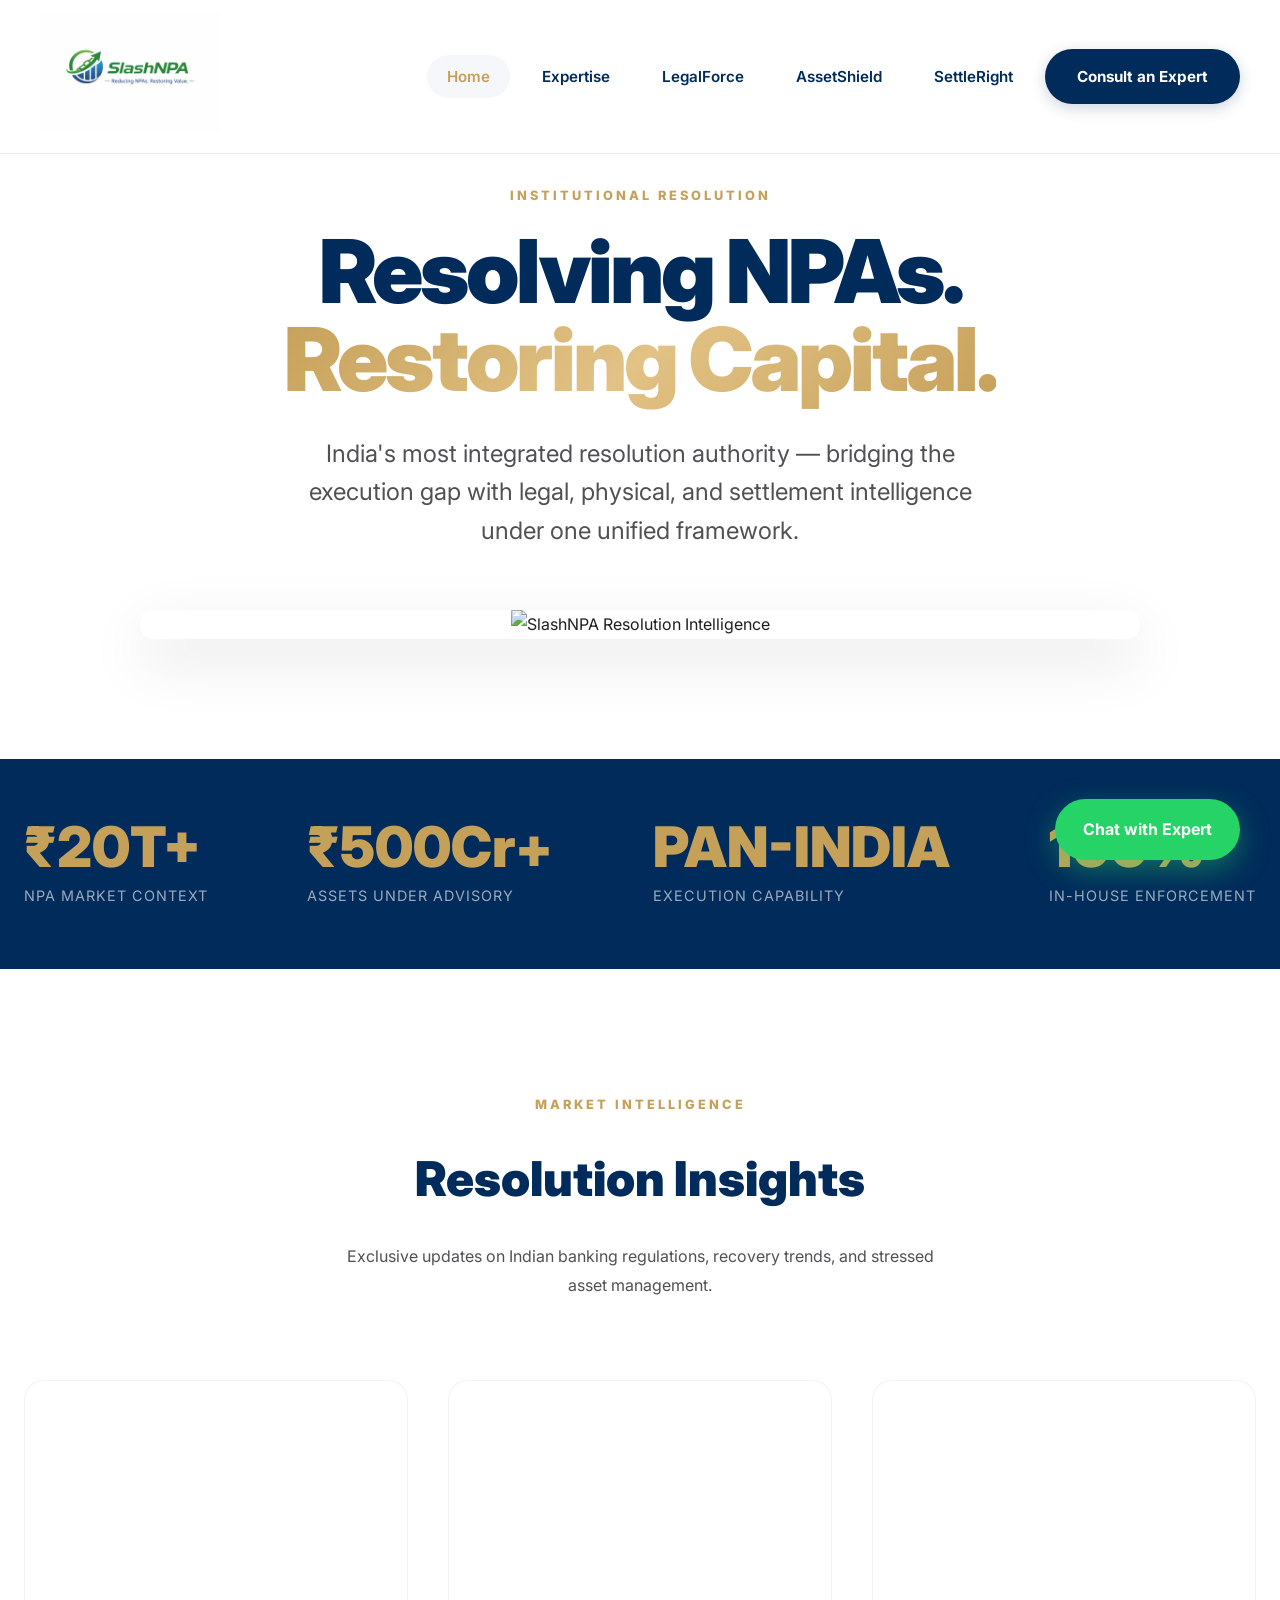
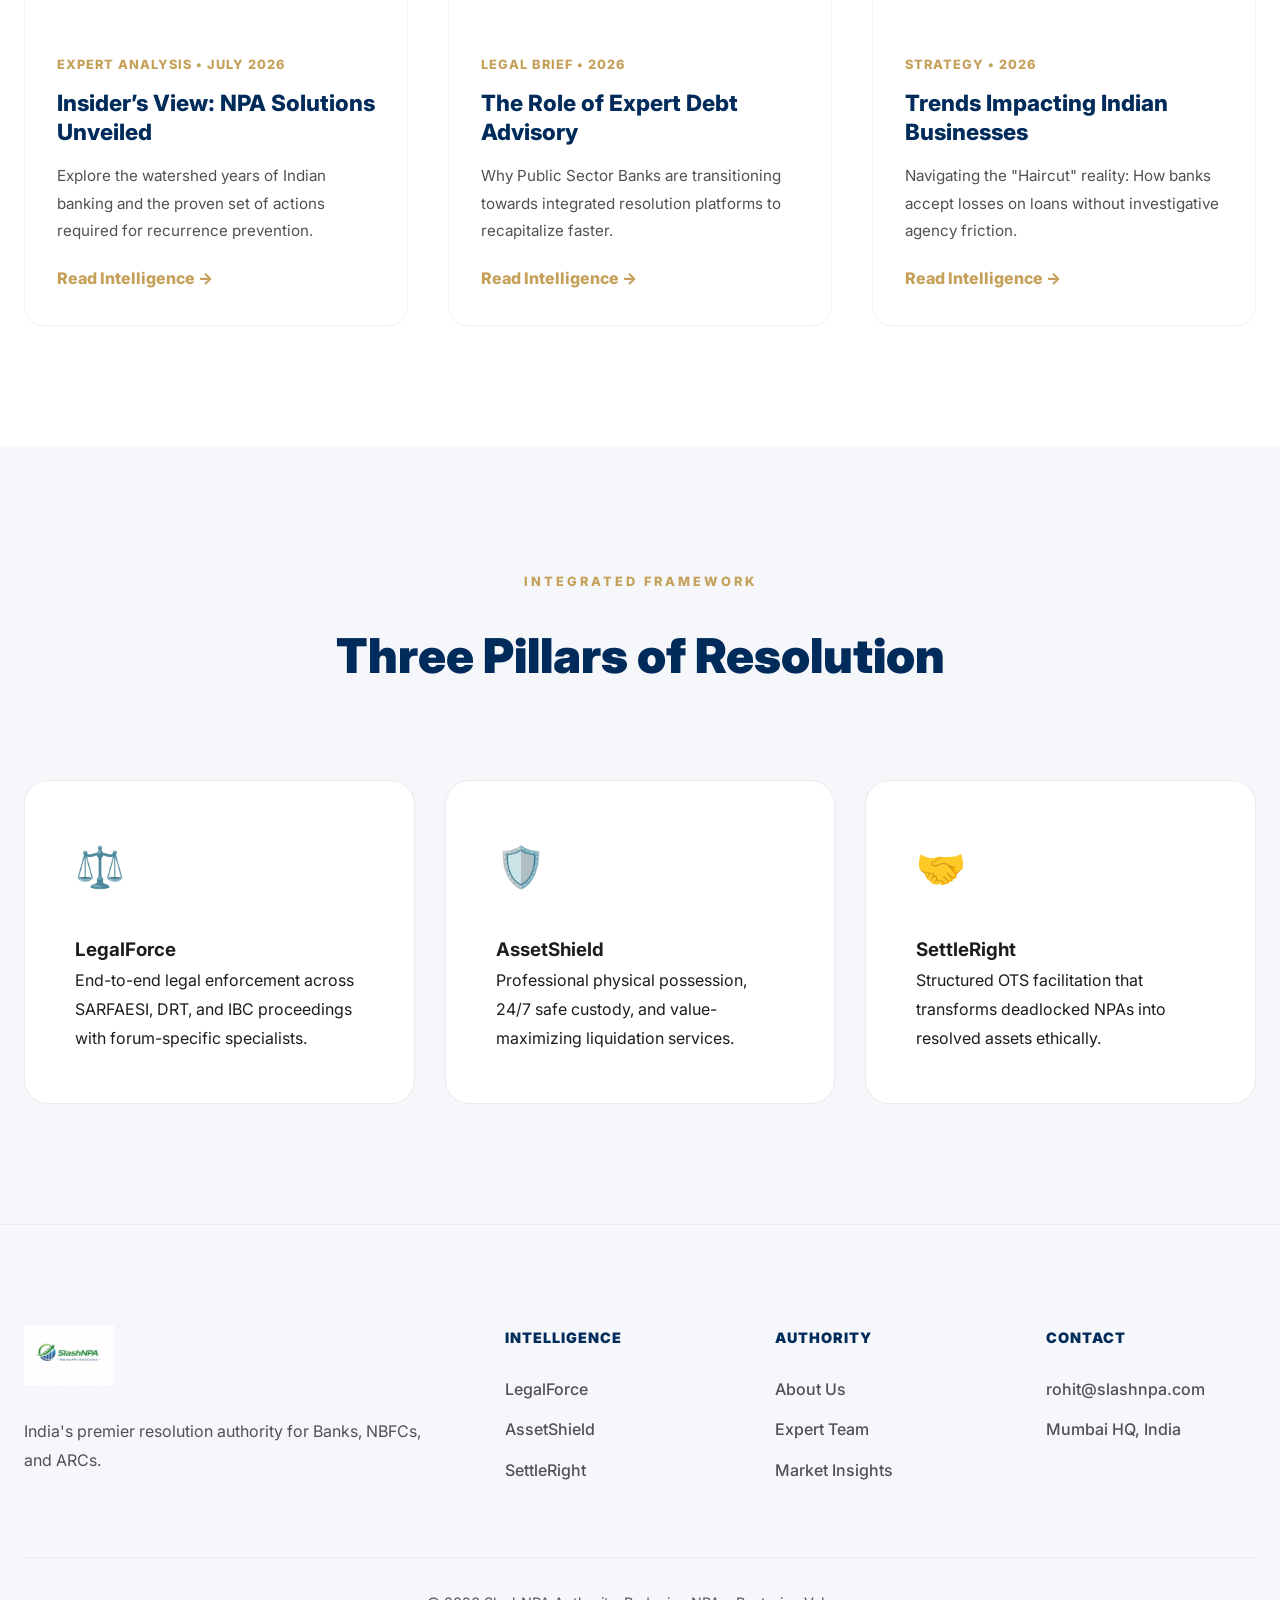
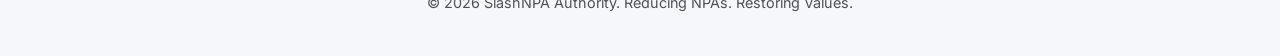
==== index.html @ db73cbf6 "feat: revamp website to 'Resolution Authority' branding with expert insights" ====
<!DOCTYPE html>
<html lang="en">
<head>
    <meta charset="UTF-8">
    <meta name="viewport" content="width=device-width, initial-scale=1.0">
    <title>SlashNPA | The Resolution Authority</title>
    <link rel="stylesheet" href="style.css">
    <link rel="icon" href="logo.png" type="image/png">
</head>
<body>
    <!-- HEADER -->
    <header class="header">
        <div class="header-inner">
            <a href="index.html" class="header-logo">
                <img src="logo.png" alt="SlashNPA Logo">
            </a>
            <nav class="nav-menu">
                <a href="index.html" class="active">Home</a>
                <a href="about.html">Expertise</a>
                <a href="legalforce.html">LegalForce</a>
                <a href="assetshield.html">AssetShield</a>
                <a href="settleright.html">SettleRight</a>
                <a href="contact.html" class="nav-cta">Consult an Expert</a>
            </nav>
        </div>
    </header>

    <!-- HERO -->
    <section class="hero">
        <div class="container">
            <div class="hero-content">
                <span class="section-label">Institutional Resolution</span>
                <h1>Resolving NPAs.<br><span>Restoring Capital.</span></h1>
                <p>India's most integrated resolution authority — bridging the execution gap with legal, physical, and settlement intelligence under one unified framework.</p>
                <div class="hero-visual">
                    <img src="https://static.prod-images.emergentagent.com/jobs/a4baba2c-376d-4b8c-9a96-2b525d18a2c8/images/90c0b8211ba0cd89457d24ff5696d0d34531c9cc92fb50a2dd14867b6c70e06d.jpeg" alt="SlashNPA Resolution Intelligence">
                </div>
            </div>
        </div>
    </section>

    <!-- AUTHORITY STATS -->
    <section class="authority-bar">
        <div class="container">
            <div class="stats-container">
                <div class="stat-block">
                    <div class="value">₹20T+</div>
                    <div class="label">NPA Market Context</div>
                </div>
                <div class="stat-block">
                    <div class="value">₹500Cr+</div>
                    <div class="label">Assets Under Advisory</div>
                </div>
                <div class="stat-block">
                    <div class="value">PAN-INDIA</div>
                    <div class="label">Execution Capability</div>
                </div>
                <div class="stat-block">
                    <div class="value">100%</div>
                    <div class="label">In-House Enforcement</div>
                </div>
            </div>
        </div>
    </section>

    <!-- THE INSIDER'S VIEW (REF INSPIRED) -->
    <section class="section">
        <div class="container">
            <div class="text-center" style="margin-bottom: 80px;">
                <span class="section-label">Market Intelligence</span>
                <h2 style="font-size: 3rem; font-weight: 900; color: var(--navy);">Resolution Insights</h2>
                <p style="color: var(--text-muted); max-width: 600px; margin: 20px auto;">Exclusive updates on Indian banking regulations, recovery trends, and stressed asset management.</p>
            </div>

            <div class="insights-grid">
                <div class="insight-card">
                    <div class="insight-thumb" style="background-image: url('https://npaconsultant.in/wp-content/uploads/2025/11/f2e54dbd9b3cb327827314b281e16fed-1024x536.jpg');"></div>
                    <div class="insight-body">
                        <div class="insight-meta">Expert Analysis • July 2026</div>
                        <h3>Insider’s View: NPA Solutions Unveiled</h3>
                        <p>Explore the watershed years of Indian banking and the proven set of actions required for recurrence prevention.</p>
                        <a href="contact.html" style="color: var(--gold); font-weight: 800; display: inline-block; margin-top: 20px;">Read Intelligence →</a>
                    </div>
                </div>
                <div class="insight-card">
                    <div class="insight-thumb" style="background-image: url('https://npaconsultant.in/wp-content/uploads/2025/11/10851f549790e7ca0efd3f5c13df5317-2-768x461.jpg');"></div>
                    <div class="insight-body">
                        <div class="insight-meta">Legal Brief • 2026</div>
                        <h3>The Role of Expert Debt Advisory</h3>
                        <p>Why Public Sector Banks are transitioning towards integrated resolution platforms to recapitalize faster.</p>
                        <a href="contact.html" style="color: var(--gold); font-weight: 800; display: inline-block; margin-top: 20px;">Read Intelligence →</a>
                    </div>
                </div>
                <div class="insight-card">
                    <div class="insight-thumb" style="background-image: url('https://npaconsultant.in/wp-content/uploads/2025/11/38d707f34fdb7588f716e1838347f321-1-768x461.jpg');"></div>
                    <div class="insight-body">
                        <div class="insight-meta">Strategy • 2026</div>
                        <h3>Trends Impacting Indian Businesses</h3>
                        <p>Navigating the "Haircut" reality: How banks accept losses on loans without investigative agency friction.</p>
                        <a href="contact.html" style="color: var(--gold); font-weight: 800; display: inline-block; margin-top: 20px;">Read Intelligence →</a>
                    </div>
                </div>
            </div>
        </div>
    </section>

    <!-- CORE VERTICALS (INTACT PRODUCT PAGES) -->
    <section class="section section-alt">
        <div class="container">
            <div class="text-center" style="margin-bottom: 80px;">
                <span class="section-label">Integrated Framework</span>
                <h2 style="font-size: 3rem; font-weight: 900; color: var(--navy);">Three Pillars of Resolution</h2>
            </div>

            <div class="product-grid">
                <a href="legalforce.html" class="product-card">
                    <div class="product-icon">⚖️</div>
                    <h3>LegalForce</h3>
                    <p>End-to-end legal enforcement across SARFAESI, DRT, and IBC proceedings with forum-specific specialists.</p>
                </a>
                <a href="assetshield.html" class="product-card">
                    <div class="product-icon">🛡️</div>
                    <h3>AssetShield</h3>
                    <p>Professional physical possession, 24/7 safe custody, and value-maximizing liquidation services.</p>
                </a>
                <a href="settleright.html" class="product-card">
                    <div class="product-icon">🤝</div>
                    <h3>SettleRight</h3>
                    <p>Structured OTS facilitation that transforms deadlocked NPAs into resolved assets ethically.</p>
                </a>
            </div>
        </div>
    </section>

    <!-- FLOATING WHATSAPP -->
    <a href="https://api.whatsapp.com/send?phone=919876543210&text=Consult%20with%20SlashNPA%20Expert" class="wa-float" target="blank">
        <span>Chat with Expert</span>
    </a>

    <!-- FOOTER -->
    <footer class="footer">
        <div class="container">
            <div class="footer-grid">
                <div>
                    <img src="logo.png" alt="SlashNPA" style="height: 60px; margin-bottom: 24px;">
                    <p style="color: var(--text-muted);">India's premier resolution authority for Banks, NBFCs, and ARCs.</p>
                </div>
                <div>
                    <h4>Intelligence</h4>
                    <ul class="footer-links">
                        <li><a href="legalforce.html">LegalForce</a></li>
                        <li><a href="assetshield.html">AssetShield</a></li>
                        <li><a href="settleright.html">SettleRight</a></li>
                    </ul>
                </div>
                <div>
                    <h4>Authority</h4>
                    <ul class="footer-links">
                        <li><a href="about.html">About Us</a></li>
                        <li><a href="contact.html">Expert Team</a></li>
                        <li><a href="#">Market Insights</a></li>
                    </ul>
                </div>
                <div>
                    <h4>Contact</h4>
                    <ul class="footer-links">
                        <li><a href="mailto:rohit@slashnpa.com">rohit@slashnpa.com</a></li>
                        <li><a href="#">Mumbai HQ, India</a></li>
                    </ul>
                </div>
            </div>
            <div style="margin-top: 60px; padding-top: 32px; border-top: 1px solid rgba(0,0,0,0.05); text-align: center; color: var(--text-muted); font-size: 0.9rem;">
                © 2026 SlashNPA Authority. Reducing NPAs. Restoring Values.
            </div>
        </div>
    </footer>
</body>
</html>
---- style.css ----
/* SlashNPA Authority Resolution Platform - Global Stylesheet */
@import url('https://fonts.googleapis.com/css2?family=Inter:wght@300;400;500;600;700;800;900&family=Playfair+Display:ital,wght@0,900;1,900&display=swap');

/* ===== CSS RESET & BASE ===== */
*, *::before, *::after {
    margin: 0;
    padding: 0;
    box-sizing: border-box;
}

:root {
    --navy: #002B5B;
    --gold: #C5A059; /* Luxury Metallic Accent */
    --green: #009D5C;
    --white: #FFFFFF;
    --off-white: #FBFBFD;
    --light-gray: #F5F7FA;
    --dark-gray: #1D1D1F;
    --text-muted: #515154;
    --shadow-sm: 0 2px 10px rgba(0,0,0,0.05);
    --shadow-md: 0 10px 30px rgba(0,0,0,0.08);
    --shadow-lg: 0 20px 60px rgba(0,0,0,0.12);
    --transition: all 0.4s cubic-bezier(0.16, 1, 0.3, 1);
}

html {
    scroll-behavior: smooth;
    font-size: 16px;
}

body {
    font-family: 'Inter', -apple-system, BlinkMacSystemFont, sans-serif;
    color: var(--dark-gray);
    line-height: 1.8;
    background: var(--white);
    overflow-x: hidden;
    -webkit-font-smoothing: antialiased;
}

h1, h2, h3, .serif {
    font-family: 'Inter', sans-serif;
}

.serif-heavy {
    font-family: 'Playfair Display', serif;
    font-style: italic;
}

img { max-width: 100%; height: auto; }
a { text-decoration: none; color: inherit; transition: var(--transition); }
ul { list-style: none; }

/* ===== GLOBAL COMPONENTS ===== */
.container {
    max-width: 1320px;
    margin: 0 auto;
    padding: 0 24px;
}

.section {
    padding: 120px 0;
}

.section-alt {
    background: var(--light-gray);
}

.section-label {
    display: inline-block;
    font-size: 0.8rem;
    font-weight: 800;
    text-transform: uppercase;
    letter-spacing: 3px;
    color: var(--gold);
    margin-bottom: 20px;
}

.text-center { text-align: center; }

/* ===== HEADER (AMBANI STANDARD) ===== */
.header {
    position: fixed;
    top: 0;
    left: 0;
    right: 0;
    z-index: 1000;
    background: rgba(255, 255, 255, 0.98);
    backdrop-filter: blur(20px);
    border-bottom: 1px solid rgba(0,0,0,0.08);
    transition: var(--transition);
}

.header.scrolled {
    padding: 10px 0;
    box-shadow: var(--shadow-sm);
}

.header-inner {
    max-width: 1400px;
    margin: 0 auto;
    padding: 12px 40px;
    display: flex;
    align-items: center;
    justify-content: space-between;
}

.header-logo img {
    height: 120px;
    width: auto;
    transition: var(--transition);
}

.nav-menu {
    display: flex;
    align-items: center;
    gap: 12px;
}

.nav-menu a {
    padding: 8px 20px;
    font-weight: 600;
    font-size: 0.95rem;
    color: var(--navy);
    border-radius: 100px;
    transition: var(--transition);
}

.nav-menu a:hover,
.nav-menu a.active {
    background: var(--light-gray);
    color: var(--gold);
}

.nav-cta {
    background: var(--navy) !important;
    color: var(--white) !important;
    padding: 14px 32px !important;
    border-radius: 100px !important;
    font-weight: 700 !important;
    box-shadow: 0 4px 15px rgba(0, 43, 91, 0.2);
}

.nav-cta:hover {
    transform: scale(1.05);
    background: var(--gold) !important;
}

/* ===== HERO (CINEMATIC) ===== */
.hero {
    margin-top: 0;
    padding-top: 180px;
    padding-bottom: 120px;
    background: var(--white);
    position: relative;
    overflow: hidden;
}

.hero-content {
    max-width: 1000px;
    margin: 0 auto;
    text-align: center;
    position: relative;
    z-index: 2;
}

.hero h1 {
    font-size: 5.5rem;
    font-weight: 900;
    color: var(--navy);
    line-height: 1;
    margin-bottom: 32px;
    letter-spacing: -3px;
}

.hero h1 span {
    color: var(--gold);
    background: linear-gradient(135deg, #C5A059 0%, #E2C285 50%, #C5A059 100%);
    -webkit-background-clip: text;
    -webkit-text-fill-color: transparent;
}

.hero p {
    font-size: 1.5rem;
    color: var(--text-muted);
    max-width: 720px;
    margin: 0 auto 48px;
    line-height: 1.6;
}

.hero-visual {
    margin-top: 60px;
    border-radius: 30px;
    overflow: hidden;
    box-shadow: var(--shadow-lg);
    transform: perspective(1000px) rotateX(5deg);
}

/* ===== INSIGHTS GRID (REF INSPIRED) ===== */
.insights-grid {
    display: grid;
    grid-template-columns: repeat(3, 1fr);
    gap: 40px;
}

.insight-card {
    background: var(--white);
    border-radius: 20px;
    overflow: hidden;
    transition: var(--transition);
    border: 1px solid rgba(0,0,0,0.05);
}

.insight-card:hover {
    transform: translateY(-10px);
    box-shadow: var(--shadow-lg);
}

.insight-thumb {
    height: 240px;
    background-size: cover;
    background-position: center;
}

.insight-body {
    padding: 32px;
}

.insight-meta {
    font-size: 0.8rem;
    color: var(--gold);
    font-weight: 800;
    margin-bottom: 12px;
    text-transform: uppercase;
    letter-spacing: 1px;
}

.insight-body h3 {
    font-size: 1.4rem;
    font-weight: 800;
    color: var(--navy);
    margin-bottom: 16px;
    line-height: 1.3;
}

.insight-body p {
    font-size: 0.95rem;
    color: var(--text-muted);
}

/* ===== STATS BAR (AUTHORITY) ===== */
.authority-bar {
    background: var(--navy);
    padding: 60px 0;
    color: var(--white);
}

.stats-container {
    display: flex;
    justify-content: space-between;
    align-items: center;
}

.stat-block {
    text-align: left;
}

.stat-block .value {
    font-size: 3.5rem;
    font-weight: 900;
    color: var(--gold);
    line-height: 1;
}

.stat-block .label {
    font-size: 0.9rem;
    opacity: 0.6;
    text-transform: uppercase;
    letter-spacing: 1px;
    margin-top: 8px;
}

/* ===== PRODUCT CARDS (INTACT PILLARS) ===== */
.product-grid {
    display: grid;
    grid-template-columns: repeat(3, 1fr);
    gap: 30px;
}

.product-card {
    background: var(--white);
    padding: 50px;
    border-radius: 24px;
    border: 1px solid rgba(0,0,0,0.08);
    transition: var(--transition);
}

.product-card:hover {
    background: var(--navy);
    color: var(--white);
}

.product-card:hover h3 { color: var(--gold); }
.product-card:hover p { color: rgba(255,255,255,0.7); }

.product-icon {
    font-size: 2.5rem;
    margin-bottom: 30px;
}

/* ===== WHATSAPP FLOATING (REF INSPIRED) ===== */
.wa-float {
    position: fixed;
    bottom: 40px;
    right: 40px;
    background: #25D366;
    color: white;
    padding: 16px 28px;
    border-radius: 100px;
    font-weight: 700;
    display: flex;
    align-items: center;
    gap: 12px;
    box-shadow: 0 10px 30px rgba(37, 211, 102, 0.4);
    z-index: 1000;
}

/* ===== FOOTER (INSIGHTFUL) ===== */
.footer {
    background: var(--light-gray);
    padding: 100px 0 40px;
    border-top: 1px solid rgba(0,0,0,0.05);
}

.footer-grid {
    display: grid;
    grid-template-columns: 2fr 1fr 1fr 1fr;
    gap: 60px;
}

.footer h4 {
    font-weight: 900;
    color: var(--navy);
    margin-bottom: 24px;
    text-transform: uppercase;
    font-size: 0.9rem;
    letter-spacing: 1px;
}

.footer-links li { margin-bottom: 12px; }
.footer-links a { color: var(--text-muted); font-weight: 500; }
.footer-links a:hover { color: var(--gold); }

/* ===== ANIMATIONS ===== */
.animate-in {
    opacity: 0;
    transform: translateY(40px);
    transition: var(--transition);
}

.animate-in.visible {
    opacity: 1;
    transform: translateY(0);
}

/* ===== RESPONSIVE ===== */
@media (max-width: 1024px) {
    .hero h1 { font-size: 4rem; }
    .insights-grid { grid-template-columns: 1fr 1fr; }
    .footer-grid { grid-template-columns: 1fr 1fr; }
}

@media (max-width: 768px) {
    .hero h1 { font-size: 3rem; letter-spacing: -1px; }
    .hero p { font-size: 1.1rem; }
    .stats-container { flex-direction: column; gap: 40px; }
    .insights-grid { grid-template-columns: 1fr; }
    .product-grid { grid-template-columns: 1fr; }
    .header-logo img { height: 80px; }
}
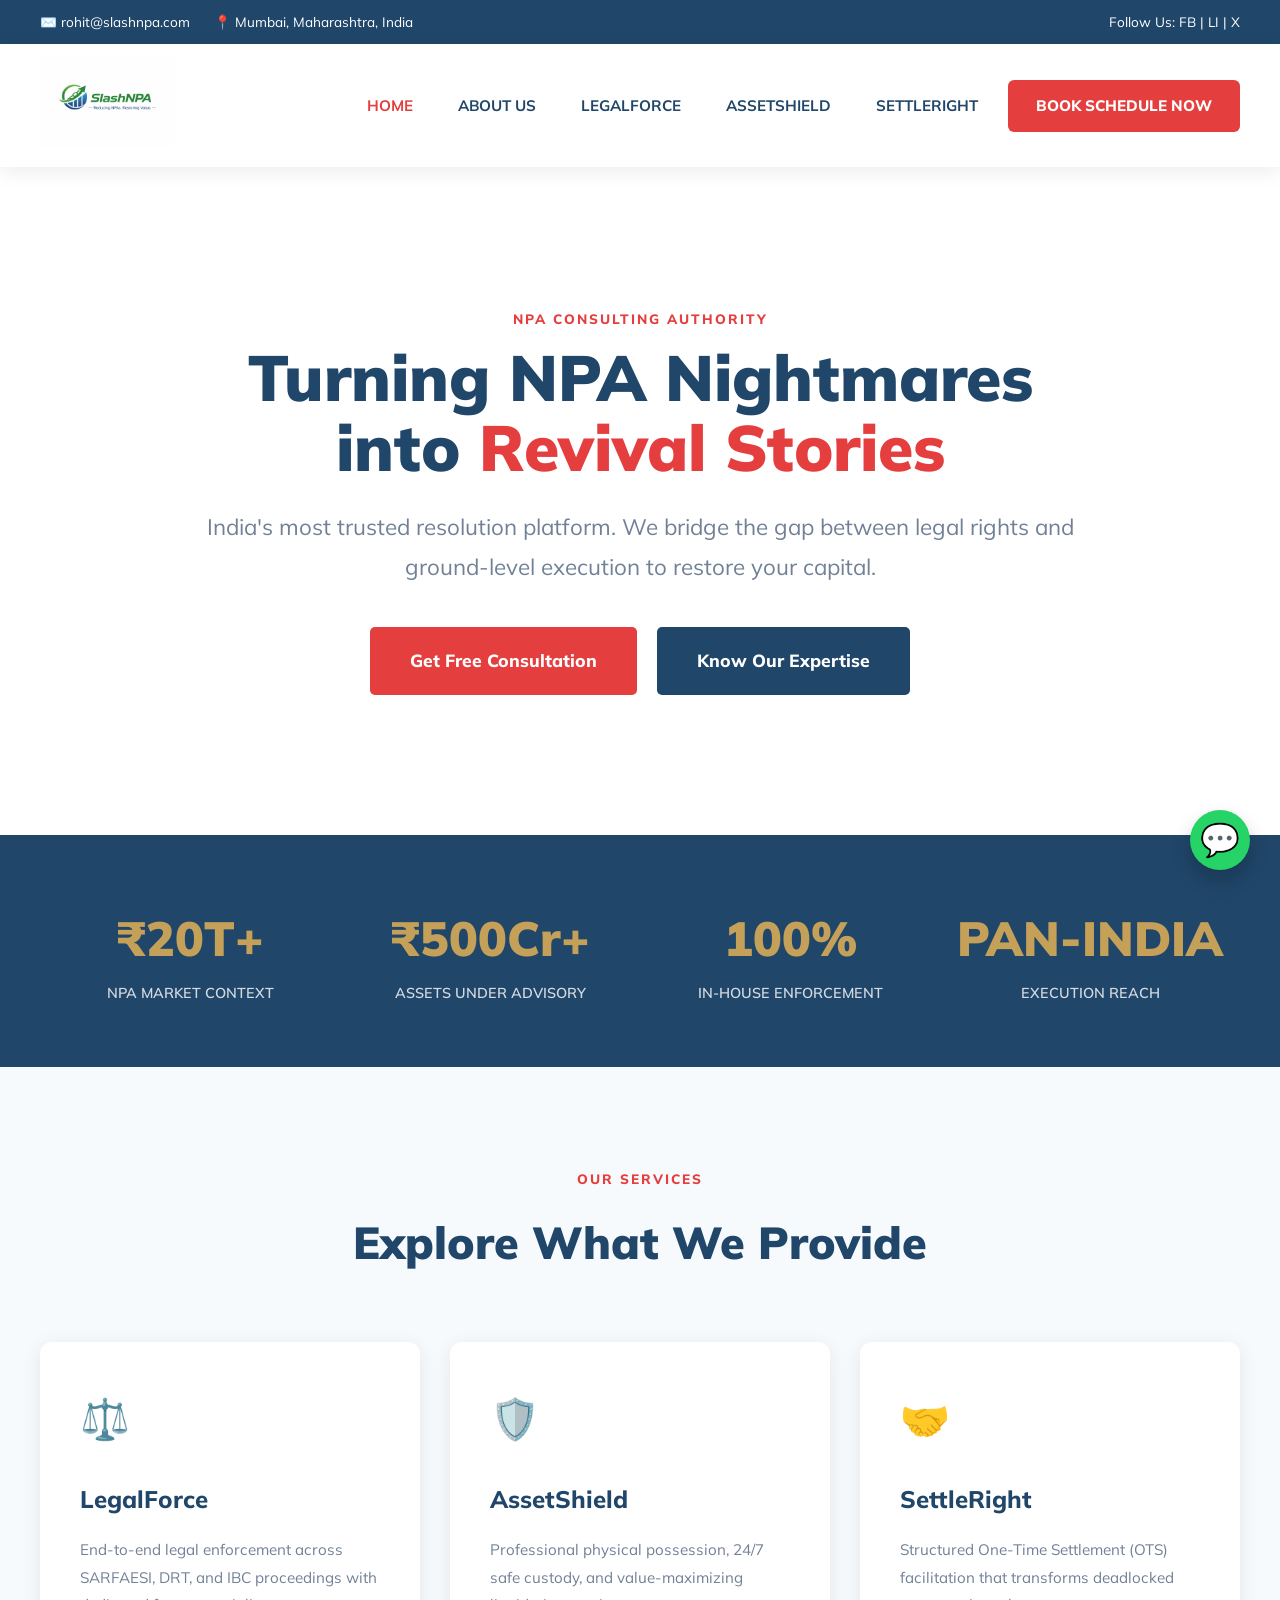
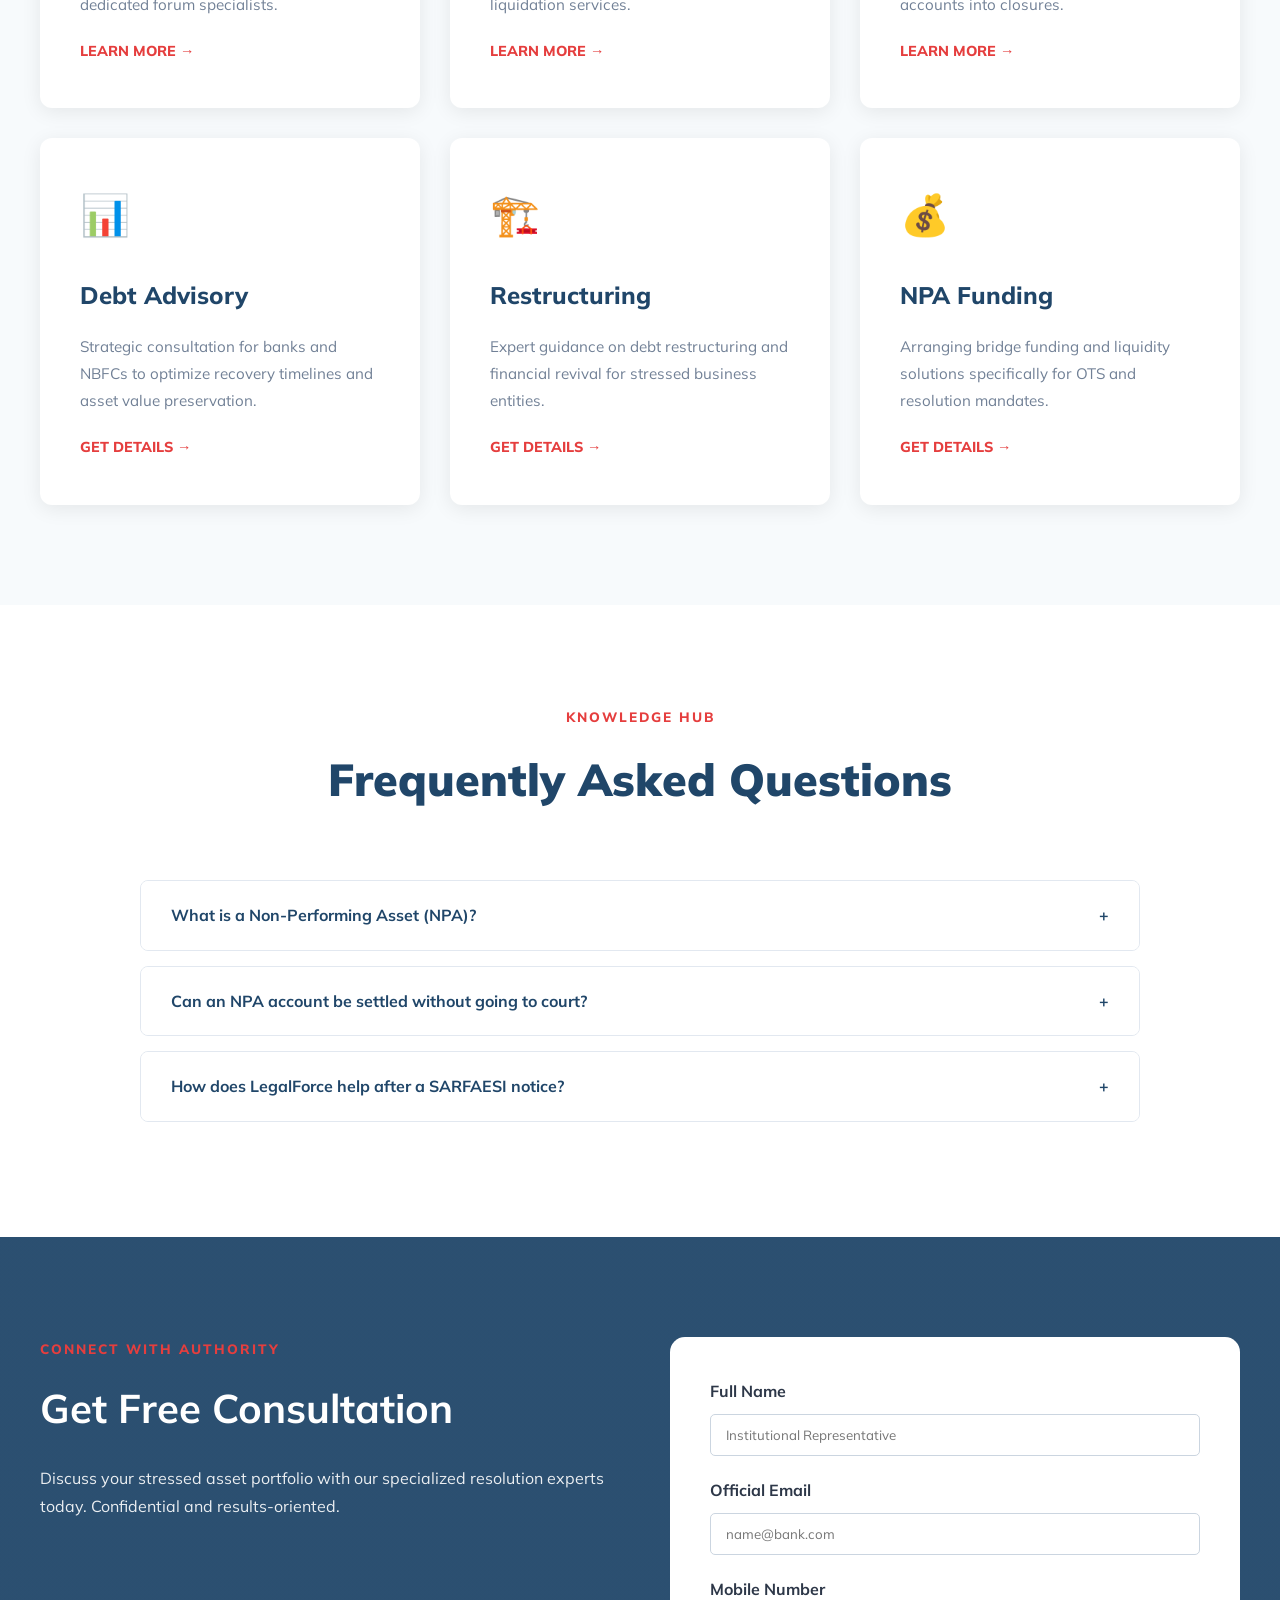
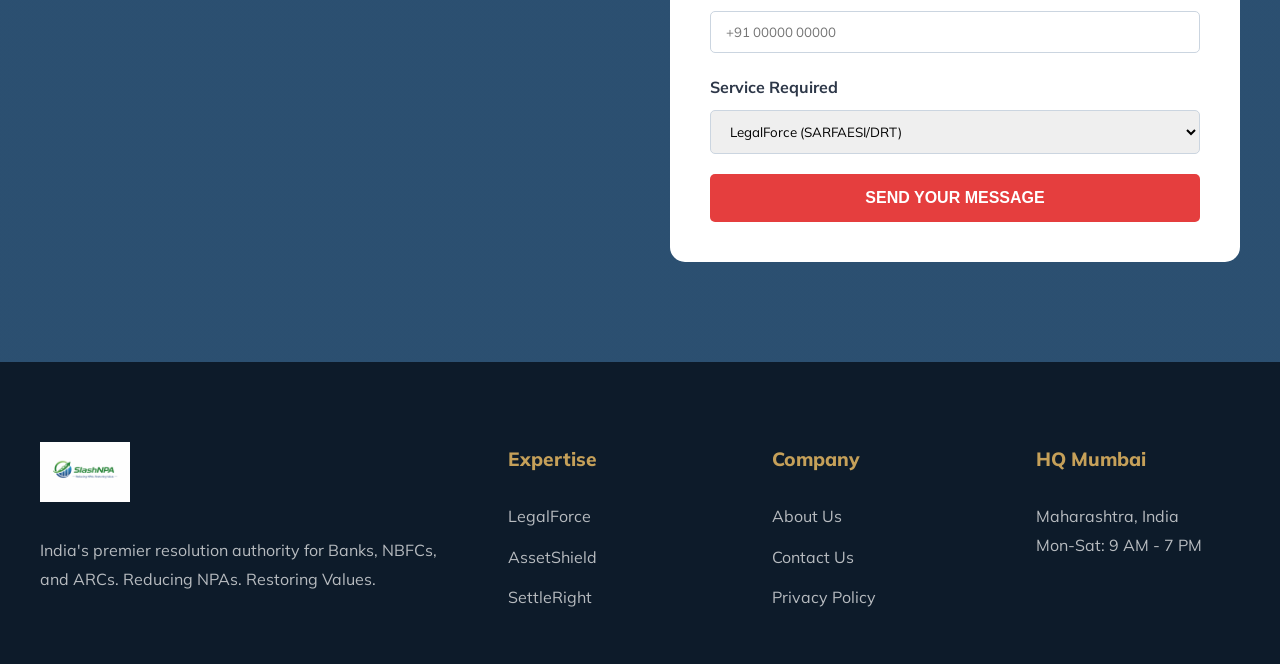
==== commit 9dee6f85: "feat: full redesign inspired by 'NPA Consultant' aesthetic with authority branding" ====
--- a/index.html
+++ b/index.html
@@ -3,11 +3,23 @@
 <head>
     <meta charset="UTF-8">
     <meta name="viewport" content="width=device-width, initial-scale=1.0">
-    <title>SlashNPA | The Resolution Authority</title>
+    <title>SlashNPA | Turning NPA Nightmares into Revival Stories</title>
     <link rel="stylesheet" href="style.css">
     <link rel="icon" href="logo.png" type="image/png">
 </head>
 <body>
+
+    <!-- TOP BAR -->
+    <div class="top-bar">
+        <div class="top-info">
+            <span>✉️ rohit@slashnpa.com</span>
+            <span>📍 Mumbai, Maharashtra, India</span>
+        </div>
+        <div class="top-socials">
+            Follow Us: FB | LI | X
+        </div>
+    </div>
+
     <!-- HEADER -->
     <header class="header">
         <div class="header-inner">
@@ -16,11 +28,11 @@
             </a>
             <nav class="nav-menu">
                 <a href="index.html" class="active">Home</a>
-                <a href="about.html">Expertise</a>
+                <a href="about.html">About Us</a>
                 <a href="legalforce.html">LegalForce</a>
                 <a href="assetshield.html">AssetShield</a>
                 <a href="settleright.html">SettleRight</a>
-                <a href="contact.html" class="nav-cta">Consult an Expert</a>
+                <a href="contact.html" class="nav-cta">Book Schedule Now</a>
             </nav>
         </div>
     </header>
@@ -29,150 +41,187 @@
     <section class="hero">
         <div class="container">
             <div class="hero-content">
-                <span class="section-label">Institutional Resolution</span>
-                <h1>Resolving NPAs.<br><span>Restoring Capital.</span></h1>
-                <p>India's most integrated resolution authority — bridging the execution gap with legal, physical, and settlement intelligence under one unified framework.</p>
-                <div class="hero-visual">
-                    <img src="https://static.prod-images.emergentagent.com/jobs/a4baba2c-376d-4b8c-9a96-2b525d18a2c8/images/90c0b8211ba0cd89457d24ff5696d0d34531c9cc92fb50a2dd14867b6c70e06d.jpeg" alt="SlashNPA Resolution Intelligence">
-                </div>
-            </div>
-        </div>
-    </section>
-
-    <!-- AUTHORITY STATS -->
-    <section class="authority-bar">
+                <span class="section-label">NPA Consulting Authority</span>
+                <h1>Turning NPA Nightmares into <span>Revival Stories</span></h1>
+                <p>India's most trusted resolution platform. We bridge the gap between legal rights and ground-level execution to restore your capital.</p>
+                <div class="hero-btns">
+                    <a href="contact.html" class="btn-main">Get Free Consultation</a>
+                    <a href="about.html" class="btn-alt">Know Our Expertise</a>
+                </div>
+            </div>
+        </div>
+    </section>
+
+    <!-- STATS -->
+    <section class="stats-section">
+        <div class="stats-grid">
+            <div class="stat-item">
+                <div class="count">₹20T+</div>
+                <div class="label">NPA Market Context</div>
+            </div>
+            <div class="stat-item">
+                <div class="count">₹500Cr+</div>
+                <div class="label">Assets Under Advisory</div>
+            </div>
+            <div class="stat-item">
+                <div class="count">100%</div>
+                <div class="label">In-House Enforcement</div>
+            </div>
+            <div class="stat-item">
+                <div class="count">PAN-INDIA</div>
+                <div class="label">Execution Reach</div>
+            </div>
+        </div>
+    </section>
+
+    <!-- SERVICES -->
+    <section class="services-section">
         <div class="container">
-            <div class="stats-container">
-                <div class="stat-block">
-                    <div class="value">₹20T+</div>
-                    <div class="label">NPA Market Context</div>
-                </div>
-                <div class="stat-block">
-                    <div class="value">₹500Cr+</div>
-                    <div class="label">Assets Under Advisory</div>
-                </div>
-                <div class="stat-block">
-                    <div class="value">PAN-INDIA</div>
-                    <div class="label">Execution Capability</div>
-                </div>
-                <div class="stat-block">
-                    <div class="value">100%</div>
-                    <div class="label">In-House Enforcement</div>
-                </div>
-            </div>
-        </div>
-    </section>
-
-    <!-- THE INSIDER'S VIEW (REF INSPIRED) -->
-    <section class="section">
-        <div class="container">
-            <div class="text-center" style="margin-bottom: 80px;">
-                <span class="section-label">Market Intelligence</span>
-                <h2 style="font-size: 3rem; font-weight: 900; color: var(--navy);">Resolution Insights</h2>
-                <p style="color: var(--text-muted); max-width: 600px; margin: 20px auto;">Exclusive updates on Indian banking regulations, recovery trends, and stressed asset management.</p>
-            </div>
-
-            <div class="insights-grid">
-                <div class="insight-card">
-                    <div class="insight-thumb" style="background-image: url('https://npaconsultant.in/wp-content/uploads/2025/11/f2e54dbd9b3cb327827314b281e16fed-1024x536.jpg');"></div>
-                    <div class="insight-body">
-                        <div class="insight-meta">Expert Analysis • July 2026</div>
-                        <h3>Insider’s View: NPA Solutions Unveiled</h3>
-                        <p>Explore the watershed years of Indian banking and the proven set of actions required for recurrence prevention.</p>
-                        <a href="contact.html" style="color: var(--gold); font-weight: 800; display: inline-block; margin-top: 20px;">Read Intelligence →</a>
-                    </div>
-                </div>
-                <div class="insight-card">
-                    <div class="insight-thumb" style="background-image: url('https://npaconsultant.in/wp-content/uploads/2025/11/10851f549790e7ca0efd3f5c13df5317-2-768x461.jpg');"></div>
-                    <div class="insight-body">
-                        <div class="insight-meta">Legal Brief • 2026</div>
-                        <h3>The Role of Expert Debt Advisory</h3>
-                        <p>Why Public Sector Banks are transitioning towards integrated resolution platforms to recapitalize faster.</p>
-                        <a href="contact.html" style="color: var(--gold); font-weight: 800; display: inline-block; margin-top: 20px;">Read Intelligence →</a>
-                    </div>
-                </div>
-                <div class="insight-card">
-                    <div class="insight-thumb" style="background-image: url('https://npaconsultant.in/wp-content/uploads/2025/11/38d707f34fdb7588f716e1838347f321-1-768x461.jpg');"></div>
-                    <div class="insight-body">
-                        <div class="insight-meta">Strategy • 2026</div>
-                        <h3>Trends Impacting Indian Businesses</h3>
-                        <p>Navigating the "Haircut" reality: How banks accept losses on loans without investigative agency friction.</p>
-                        <a href="contact.html" style="color: var(--gold); font-weight: 800; display: inline-block; margin-top: 20px;">Read Intelligence →</a>
-                    </div>
-                </div>
-            </div>
-        </div>
-    </section>
-
-    <!-- CORE VERTICALS (INTACT PRODUCT PAGES) -->
-    <section class="section section-alt">
-        <div class="container">
-            <div class="text-center" style="margin-bottom: 80px;">
-                <span class="section-label">Integrated Framework</span>
-                <h2 style="font-size: 3rem; font-weight: 900; color: var(--navy);">Three Pillars of Resolution</h2>
-            </div>
-
-            <div class="product-grid">
-                <a href="legalforce.html" class="product-card">
-                    <div class="product-icon">⚖️</div>
+            <div class="section-header">
+                <span class="section-label">Our Services</span>
+                <h2>Explore What We Provide</h2>
+            </div>
+            <div class="services-grid">
+                <div class="service-card">
+                    <div class="service-icon">⚖️</div>
                     <h3>LegalForce</h3>
-                    <p>End-to-end legal enforcement across SARFAESI, DRT, and IBC proceedings with forum-specific specialists.</p>
-                </a>
-                <a href="assetshield.html" class="product-card">
-                    <div class="product-icon">🛡️</div>
+                    <p>End-to-end legal enforcement across SARFAESI, DRT, and IBC proceedings with dedicated forum specialists.</p>
+                    <a href="legalforce.html" class="learn-more">Learn More →</a>
+                </div>
+                <div class="service-card">
+                    <div class="service-icon">🛡️</div>
                     <h3>AssetShield</h3>
                     <p>Professional physical possession, 24/7 safe custody, and value-maximizing liquidation services.</p>
-                </a>
-                <a href="settleright.html" class="product-card">
-                    <div class="product-icon">🤝</div>
+                    <a href="assetshield.html" class="learn-more">Learn More →</a>
+                </div>
+                <div class="service-card">
+                    <div class="service-icon">🤝</div>
                     <h3>SettleRight</h3>
-                    <p>Structured OTS facilitation that transforms deadlocked NPAs into resolved assets ethically.</p>
-                </a>
-            </div>
-        </div>
-    </section>
-
-    <!-- FLOATING WHATSAPP -->
-    <a href="https://api.whatsapp.com/send?phone=919876543210&text=Consult%20with%20SlashNPA%20Expert" class="wa-float" target="blank">
-        <span>Chat with Expert</span>
-    </a>
+                    <p>Structured One-Time Settlement (OTS) facilitation that transforms deadlocked accounts into closures.</p>
+                    <a href="settleright.html" class="learn-more">Learn More →</a>
+                </div>
+                <div class="service-card">
+                    <div class="service-icon">📊</div>
+                    <h3>Debt Advisory</h3>
+                    <p>Strategic consultation for banks and NBFCs to optimize recovery timelines and asset value preservation.</p>
+                    <a href="contact.html" class="learn-more">Get Details →</a>
+                </div>
+                <div class="service-card">
+                    <div class="service-icon">🏗️</div>
+                    <h3>Restructuring</h3>
+                    <p>Expert guidance on debt restructuring and financial revival for stressed business entities.</p>
+                    <a href="contact.html" class="learn-more">Get Details →</a>
+                </div>
+                <div class="service-card">
+                    <div class="service-icon">💰</div>
+                    <h3>NPA Funding</h3>
+                    <p>Arranging bridge funding and liquidity solutions specifically for OTS and resolution mandates.</p>
+                    <a href="contact.html" class="learn-more">Get Details →</a>
+                </div>
+            </div>
+        </div>
+    </section>
+
+    <!-- FAQ -->
+    <section class="faq-section">
+        <div class="container">
+            <div class="section-header">
+                <span class="section-label">Knowledge Hub</span>
+                <h2>Frequently Asked Questions</h2>
+            </div>
+            <div class="faq-container">
+                <div class="faq-item">
+                    <div class="faq-question">What is a Non-Performing Asset (NPA)? <span>+</span></div>
+                    <div class="faq-answer">An asset, including a leased asset, becomes non-performing when it ceases to generate income for the bank. Typically, it refers to loans where interest or installments stay overdue for 90 days.</div>
+                </div>
+                <div class="faq-item">
+                    <div class="faq-question">Can an NPA account be settled without going to court? <span>+</span></div>
+                    <div class="faq-answer">Yes, through One-Time Settlement (OTS) and structured negotiations. SlashNPA specializes in facilitating these resolutions ethically and swiftly.</div>
+                </div>
+                <div class="faq-item">
+                    <div class="faq-question">How does LegalForce help after a SARFAESI notice? <span>+</span></div>
+                    <div class="faq-answer">We manage the entire lifecycle—from drafting replies to Section 13(2) notices to defending Section 17 appeals in DRT and executing physical possession.</div>
+                </div>
+            </div>
+        </div>
+    </section>
+
+    <!-- CONTACT / CONSULTATION -->
+    <section class="contact-section">
+        <div class="form-container">
+            <div>
+                <span class="section-label">Connect with Authority</span>
+                <h2 style="font-size: 2.5rem; color: white;">Get Free Consultation</h2>
+                <p style="margin-top: 20px; opacity: 0.9;">Discuss your stressed asset portfolio with our specialized resolution experts today. Confidential and results-oriented.</p>
+            </div>
+            <div class="consultation-form">
+                <form action="https://formspree.io/rohit@slashnpa.com" method="POST">
+                    <div class="form-group">
+                        <label>Full Name</label>
+                        <input type="text" name="name" placeholder="Institutional Representative" required>
+                    </div>
+                    <div class="form-group">
+                        <label>Official Email</label>
+                        <input type="email" name="email" placeholder="name@bank.com" required>
+                    </div>
+                    <div class="form-group">
+                        <label>Mobile Number</label>
+                        <input type="tel" name="phone" placeholder="+91 00000 00000" required>
+                    </div>
+                    <div class="form-group">
+                        <label>Service Required</label>
+                        <select name="service">
+                            <option>LegalForce (SARFAESI/DRT)</option>
+                            <option>AssetShield (Possession)</option>
+                            <option>SettleRight (OTS)</option>
+                            <option>Integrated Resolution</option>
+                        </select>
+                    </div>
+                    <button type="submit" class="form-btn">SEND YOUR MESSAGE</button>
+                </form>
+            </div>
+        </div>
+    </section>
+
+    <!-- WA FLOAT -->
+    <a href="https://wa.me/919876543210" class="wa-float">💬</a>
 
     <!-- FOOTER -->
     <footer class="footer">
-        <div class="container">
-            <div class="footer-grid">
-                <div>
-                    <img src="logo.png" alt="SlashNPA" style="height: 60px; margin-bottom: 24px;">
-                    <p style="color: var(--text-muted);">India's premier resolution authority for Banks, NBFCs, and ARCs.</p>
-                </div>
-                <div>
-                    <h4>Intelligence</h4>
-                    <ul class="footer-links">
-                        <li><a href="legalforce.html">LegalForce</a></li>
-                        <li><a href="assetshield.html">AssetShield</a></li>
-                        <li><a href="settleright.html">SettleRight</a></li>
-                    </ul>
-                </div>
-                <div>
-                    <h4>Authority</h4>
-                    <ul class="footer-links">
-                        <li><a href="about.html">About Us</a></li>
-                        <li><a href="contact.html">Expert Team</a></li>
-                        <li><a href="#">Market Insights</a></li>
-                    </ul>
-                </div>
-                <div>
-                    <h4>Contact</h4>
-                    <ul class="footer-links">
-                        <li><a href="mailto:rohit@slashnpa.com">rohit@slashnpa.com</a></li>
-                        <li><a href="#">Mumbai HQ, India</a></li>
-                    </ul>
-                </div>
-            </div>
-            <div style="margin-top: 60px; padding-top: 32px; border-top: 1px solid rgba(0,0,0,0.05); text-align: center; color: var(--text-muted); font-size: 0.9rem;">
-                © 2026 SlashNPA Authority. Reducing NPAs. Restoring Values.
+        <div class="footer-grid">
+            <div>
+                <img src="logo.png" alt="SlashNPA" style="height: 60px; margin-bottom: 25px;">
+                <p style="opacity: 0.7;">India's premier resolution authority for Banks, NBFCs, and ARCs. Reducing NPAs. Restoring Values.</p>
+            </div>
+            <div>
+                <h4>Expertise</h4>
+                <ul class="footer-links">
+                    <li><a href="legalforce.html">LegalForce</a></li>
+                    <li><a href="assetshield.html">AssetShield</a></li>
+                    <li><a href="settleright.html">SettleRight</a></li>
+                </ul>
+            </div>
+            <div>
+                <h4>Company</h4>
+                <ul class="footer-links">
+                    <li><a href="about.html">About Us</a></li>
+                    <li><a href="contact.html">Contact Us</a></li>
+                    <li><a href="#">Privacy Policy</a></li>
+                </ul>
+            </div>
+            <div>
+                <h4>HQ Mumbai</h4>
+                <p style="opacity: 0.7;">Maharashtra, India<br>Mon-Sat: 9 AM - 7 PM</p>
             </div>
         </div>
     </footer>
+
+    <script>
+        document.querySelectorAll('.faq-question').forEach(item => {
+            item.addEventListener('click', () => {
+                item.parentElement.classList.toggle('active');
+            });
+        });
+    </script>
 </body>
 </html>
--- a/style.css
+++ b/style.css
@@ -1,5 +1,5 @@
-/* SlashNPA Authority Resolution Platform - Global Stylesheet */
-@import url('https://fonts.googleapis.com/css2?family=Inter:wght@300;400;500;600;700;800;900&family=Playfair+Display:ital,wght@0,900;1,900&display=swap');
+/* SlashNPA Consultant Rebrand - Global Stylesheet */
+@import url('https://fonts.googleapis.com/css2?family=Mulish:wght@300;400;500;600;700;800;900&display=swap');
 
 /* ===== CSS RESET & BASE ===== */
 *, *::before, *::after {
@@ -9,18 +9,16 @@
 }
 
 :root {
-    --navy: #002B5B;
-    --gold: #C5A059; /* Luxury Metallic Accent */
-    --green: #009D5C;
+    --primary: #204669;    /* Ref: rgb(32, 70, 105) */
+    --accent: #E53E3E;     /* Consultant Red */
+    --gold: #C5A059;       /* Ambani Gold */
+    --dark: #1A202C;
     --white: #FFFFFF;
-    --off-white: #FBFBFD;
-    --light-gray: #F5F7FA;
-    --dark-gray: #1D1D1F;
-    --text-muted: #515154;
-    --shadow-sm: 0 2px 10px rgba(0,0,0,0.05);
-    --shadow-md: 0 10px 30px rgba(0,0,0,0.08);
-    --shadow-lg: 0 20px 60px rgba(0,0,0,0.12);
-    --transition: all 0.4s cubic-bezier(0.16, 1, 0.3, 1);
+    --gray-bg: #F7FAFC;
+    --text-main: #2D3748;
+    --text-muted: #718096;
+    --shadow: 0 4px 20px rgba(0, 0, 0, 0.08);
+    --transition: all 0.3s cubic-bezier(0.4, 0, 0.2, 1);
 }
 
 html {
@@ -29,70 +27,39 @@
 }
 
 body {
-    font-family: 'Inter', -apple-system, BlinkMacSystemFont, sans-serif;
-    color: var(--dark-gray);
+    font-family: 'Mulish', sans-serif;
+    color: var(--text-main);
     line-height: 1.8;
     background: var(--white);
     overflow-x: hidden;
-    -webkit-font-smoothing: antialiased;
-}
-
-h1, h2, h3, .serif {
-    font-family: 'Inter', sans-serif;
-}
-
-.serif-heavy {
-    font-family: 'Playfair Display', serif;
-    font-style: italic;
-}
-
-img { max-width: 100%; height: auto; }
+}
+
 a { text-decoration: none; color: inherit; transition: var(--transition); }
 ul { list-style: none; }
-
-/* ===== GLOBAL COMPONENTS ===== */
-.container {
-    max-width: 1320px;
-    margin: 0 auto;
-    padding: 0 24px;
-}
-
-.section {
-    padding: 120px 0;
-}
-
-.section-alt {
-    background: var(--light-gray);
-}
-
-.section-label {
-    display: inline-block;
-    font-size: 0.8rem;
-    font-weight: 800;
-    text-transform: uppercase;
-    letter-spacing: 3px;
-    color: var(--gold);
-    margin-bottom: 20px;
-}
-
-.text-center { text-align: center; }
-
-/* ===== HEADER (AMBANI STANDARD) ===== */
+img { max-width: 100%; height: auto; }
+
+/* ===== TOP BAR ===== */
+.top-bar {
+    background: var(--primary);
+    color: var(--white);
+    padding: 10px 40px;
+    font-size: 0.85rem;
+    display: flex;
+    justify-content: space-between;
+    align-items: center;
+}
+
+.top-info { display: flex; gap: 24px; }
+.top-info span { display: flex; align-items: center; gap: 8px; }
+
+/* ===== HEADER ===== */
 .header {
-    position: fixed;
+    position: sticky;
     top: 0;
-    left: 0;
-    right: 0;
     z-index: 1000;
-    background: rgba(255, 255, 255, 0.98);
-    backdrop-filter: blur(20px);
-    border-bottom: 1px solid rgba(0,0,0,0.08);
-    transition: var(--transition);
-}
-
-.header.scrolled {
-    padding: 10px 0;
-    box-shadow: var(--shadow-sm);
+    background: var(--white);
+    box-shadow: var(--shadow);
+    padding: 0;
 }
 
 .header-inner {
@@ -105,275 +72,331 @@
 }
 
 .header-logo img {
-    height: 120px;
+    height: 90px;
     width: auto;
-    transition: var(--transition);
 }
 
 .nav-menu {
     display: flex;
     align-items: center;
-    gap: 12px;
+    gap: 15px;
 }
 
 .nav-menu a {
-    padding: 8px 20px;
-    font-weight: 600;
+    padding: 10px 15px;
+    font-weight: 700;
     font-size: 0.95rem;
-    color: var(--navy);
-    border-radius: 100px;
-    transition: var(--transition);
+    color: var(--primary);
+    text-transform: uppercase;
 }
 
 .nav-menu a:hover,
 .nav-menu a.active {
-    background: var(--light-gray);
-    color: var(--gold);
+    color: var(--accent);
 }
 
 .nav-cta {
-    background: var(--navy) !important;
+    background: var(--accent) !important;
     color: var(--white) !important;
-    padding: 14px 32px !important;
-    border-radius: 100px !important;
-    font-weight: 700 !important;
-    box-shadow: 0 4px 15px rgba(0, 43, 91, 0.2);
+    padding: 12px 28px !important;
+    border-radius: 6px !important;
+    font-weight: 800 !important;
 }
 
 .nav-cta:hover {
-    transform: scale(1.05);
-    background: var(--gold) !important;
-}
-
-/* ===== HERO (CINEMATIC) ===== */
+    background: var(--primary) !important;
+    transform: translateY(-2px);
+}
+
+/* ===== HERO SECTION ===== */
 .hero {
-    margin-top: 0;
-    padding-top: 180px;
-    padding-bottom: 120px;
-    background: var(--white);
-    position: relative;
-    overflow: hidden;
-}
-
-.hero-content {
-    max-width: 1000px;
-    margin: 0 auto;
-    text-align: center;
-    position: relative;
-    z-index: 2;
-}
-
-.hero h1 {
-    font-size: 5.5rem;
-    font-weight: 900;
-    color: var(--navy);
-    line-height: 1;
-    margin-bottom: 32px;
-    letter-spacing: -3px;
-}
-
-.hero h1 span {
-    color: var(--gold);
-    background: linear-gradient(135deg, #C5A059 0%, #E2C285 50%, #C5A059 100%);
-    -webkit-background-clip: text;
-    -webkit-text-fill-color: transparent;
-}
-
-.hero p {
-    font-size: 1.5rem;
-    color: var(--text-muted);
-    max-width: 720px;
-    margin: 0 auto 48px;
-    line-height: 1.6;
-}
-
-.hero-visual {
-    margin-top: 60px;
-    border-radius: 30px;
-    overflow: hidden;
-    box-shadow: var(--shadow-lg);
-    transform: perspective(1000px) rotateX(5deg);
-}
-
-/* ===== INSIGHTS GRID (REF INSPIRED) ===== */
-.insights-grid {
-    display: grid;
-    grid-template-columns: repeat(3, 1fr);
-    gap: 40px;
-}
-
-.insight-card {
-    background: var(--white);
-    border-radius: 20px;
-    overflow: hidden;
-    transition: var(--transition);
-    border: 1px solid rgba(0,0,0,0.05);
-}
-
-.insight-card:hover {
-    transform: translateY(-10px);
-    box-shadow: var(--shadow-lg);
-}
-
-.insight-thumb {
-    height: 240px;
+    padding: 140px 40px;
+    background: linear-gradient(rgba(255,255,255,0.9), rgba(255,255,255,0.95)), url('https://images.unsplash.com/photo-1554469384-e58fb16e2959?ixlib=rb-1.2.1&auto=format&fit=crop&w=1950&q=80');
     background-size: cover;
     background-position: center;
-}
-
-.insight-body {
-    padding: 32px;
-}
-
-.insight-meta {
-    font-size: 0.8rem;
-    color: var(--gold);
-    font-weight: 800;
-    margin-bottom: 12px;
+    text-align: center;
+}
+
+.hero-content {
+    max-width: 900px;
+    margin: 0 auto;
+}
+
+.hero h1 {
+    font-size: 4rem;
+    font-weight: 900;
+    color: var(--primary);
+    line-height: 1.1;
+    margin-bottom: 24px;
+}
+
+.hero h1 span {
+    color: var(--accent);
+}
+
+.hero p {
+    font-size: 1.4rem;
+    color: var(--text-muted);
+    margin-bottom: 40px;
+}
+
+.hero-btns {
+    display: flex;
+    justify-content: center;
+    gap: 20px;
+}
+
+.btn-main {
+    background: var(--accent);
+    color: var(--white);
+    padding: 18px 40px;
+    border-radius: 5px;
+    font-weight: 800;
+    font-size: 1.1rem;
+}
+
+.btn-alt {
+    background: var(--primary);
+    color: var(--white);
+    padding: 18px 40px;
+    border-radius: 5px;
+    font-weight: 800;
+    font-size: 1.1rem;
+}
+
+/* ===== STATS SECTION ===== */
+.stats-section {
+    background: var(--primary);
+    padding: 60px 40px;
+    color: var(--white);
+}
+
+.stats-grid {
+    max-width: 1200px;
+    margin: 0 auto;
+    display: grid;
+    grid-template-columns: repeat(4, 1fr);
+    text-align: center;
+}
+
+.stat-item .count { font-size: 3rem; font-weight: 900; color: var(--gold); }
+.stat-item .label { font-size: 0.9rem; text-transform: uppercase; font-weight: 600; opacity: 0.8; }
+
+/* ===== SECTION HEADERS ===== */
+.section-header {
+    text-align: center;
+    margin-bottom: 60px;
+}
+
+.section-label {
+    color: var(--accent);
+    font-weight: 800;
     text-transform: uppercase;
-    letter-spacing: 1px;
-}
-
-.insight-body h3 {
-    font-size: 1.4rem;
-    font-weight: 800;
-    color: var(--navy);
-    margin-bottom: 16px;
-    line-height: 1.3;
-}
-
-.insight-body p {
-    font-size: 0.95rem;
-    color: var(--text-muted);
-}
-
-/* ===== STATS BAR (AUTHORITY) ===== */
-.authority-bar {
-    background: var(--navy);
-    padding: 60px 0;
-    color: var(--white);
-}
-
-.stats-container {
-    display: flex;
-    justify-content: space-between;
-    align-items: center;
-}
-
-.stat-block {
-    text-align: left;
-}
-
-.stat-block .value {
-    font-size: 3.5rem;
+    letter-spacing: 2px;
+    font-size: 0.85rem;
+    display: block;
+    margin-bottom: 10px;
+}
+
+.section-header h2 {
+    font-size: 2.8rem;
     font-weight: 900;
-    color: var(--gold);
-    line-height: 1;
-}
-
-.stat-block .label {
-    font-size: 0.9rem;
-    opacity: 0.6;
-    text-transform: uppercase;
-    letter-spacing: 1px;
-    margin-top: 8px;
-}
-
-/* ===== PRODUCT CARDS (INTACT PILLARS) ===== */
-.product-grid {
+    color: var(--primary);
+}
+
+/* ===== SERVICES GRID ===== */
+.services-section {
+    padding: 100px 40px;
+    background: var(--gray-bg);
+}
+
+.services-grid {
     display: grid;
     grid-template-columns: repeat(3, 1fr);
     gap: 30px;
-}
-
-.product-card {
+    max-width: 1300px;
+    margin: 0 auto;
+}
+
+.service-card {
     background: var(--white);
-    padding: 50px;
-    border-radius: 24px;
-    border: 1px solid rgba(0,0,0,0.08);
+    padding: 40px;
+    border-radius: 12px;
+    box-shadow: var(--shadow);
+    border-bottom: 4px solid transparent;
     transition: var(--transition);
 }
 
-.product-card:hover {
-    background: var(--navy);
-    color: var(--white);
-}
-
-.product-card:hover h3 { color: var(--gold); }
-.product-card:hover p { color: rgba(255,255,255,0.7); }
-
-.product-icon {
+.service-card:hover {
+    border-bottom-color: var(--accent);
+    transform: translateY(-5px);
+}
+
+.service-icon {
     font-size: 2.5rem;
-    margin-bottom: 30px;
-}
-
-/* ===== WHATSAPP FLOATING (REF INSPIRED) ===== */
-.wa-float {
-    position: fixed;
-    bottom: 40px;
-    right: 40px;
-    background: #25D366;
-    color: white;
-    padding: 16px 28px;
-    border-radius: 100px;
+    color: var(--accent);
+    margin-bottom: 24px;
+}
+
+.service-card h3 {
+    font-size: 1.5rem;
+    font-weight: 800;
+    color: var(--primary);
+    margin-bottom: 15px;
+}
+
+.service-card p {
+    color: var(--text-muted);
+    font-size: 0.95rem;
+    margin-bottom: 20px;
+}
+
+.learn-more {
+    color: var(--accent);
+    font-weight: 800;
+    font-size: 0.9rem;
+    text-transform: uppercase;
+    display: flex;
+    align-items: center;
+    gap: 8px;
+}
+
+/* ===== FAQ SECTION ===== */
+.faq-section {
+    padding: 100px 40px;
+}
+
+.faq-container {
+    max-width: 1000px;
+    margin: 0 auto;
+}
+
+.faq-item {
+    border: 1px solid #E2E8F0;
+    border-radius: 8px;
+    margin-bottom: 15px;
+    overflow: hidden;
+}
+
+.faq-question {
+    background: var(--white);
+    padding: 20px 30px;
     font-weight: 700;
-    display: flex;
-    align-items: center;
-    gap: 12px;
-    box-shadow: 0 10px 30px rgba(37, 211, 102, 0.4);
-    z-index: 1000;
-}
-
-/* ===== FOOTER (INSIGHTFUL) ===== */
+    color: var(--primary);
+    cursor: pointer;
+    display: flex;
+    justify-content: space-between;
+    align-items: center;
+}
+
+.faq-answer {
+    padding: 0 30px 20px;
+    color: var(--text-muted);
+    display: none;
+}
+
+.faq-item.active .faq-answer { display: block; }
+.faq-item.active .faq-question { color: var(--accent); }
+
+/* ===== CONTACT FORM SECTION ===== */
+.contact-section {
+    padding: 100px 40px;
+    background: linear-gradient(rgba(32, 70, 105, 0.95), rgba(32, 70, 105, 0.95)), url('https://images.unsplash.com/photo-1454165833767-027ff181958b?auto=format&fit=crop&q=80&w=1950');
+    background-size: cover;
+    color: var(--white);
+}
+
+.form-container {
+    max-width: 1200px;
+    margin: 0 auto;
+    display: grid;
+    grid-template-columns: 1fr 1fr;
+    gap: 60px;
+}
+
+.consultation-form {
+    background: var(--white);
+    padding: 40px;
+    border-radius: 15px;
+    color: var(--text-main);
+}
+
+.form-group { margin-bottom: 20px; }
+.form-group label { display: block; font-weight: 700; margin-bottom: 8px; }
+.form-group input, .form-group select, .form-group textarea {
+    width: 100%;
+    padding: 12px 15px;
+    border: 1px solid #CBD5E0;
+    border-radius: 5px;
+    font-family: inherit;
+}
+
+.form-btn {
+    width: 100%;
+    background: var(--accent);
+    color: var(--white);
+    border: none;
+    padding: 15px;
+    font-weight: 800;
+    border-radius: 5px;
+    cursor: pointer;
+    font-size: 1rem;
+}
+
+/* ===== FOOTER ===== */
 .footer {
-    background: var(--light-gray);
-    padding: 100px 0 40px;
-    border-top: 1px solid rgba(0,0,0,0.05);
+    background: #0D1B2A;
+    color: var(--white);
+    padding: 80px 40px 40px;
 }
 
 .footer-grid {
+    max-width: 1300px;
+    margin: 0 auto;
     display: grid;
     grid-template-columns: 2fr 1fr 1fr 1fr;
     gap: 60px;
 }
 
 .footer h4 {
-    font-weight: 900;
-    color: var(--navy);
-    margin-bottom: 24px;
-    text-transform: uppercase;
-    font-size: 0.9rem;
-    letter-spacing: 1px;
-}
-
-.footer-links li { margin-bottom: 12px; }
-.footer-links a { color: var(--text-muted); font-weight: 500; }
-.footer-links a:hover { color: var(--gold); }
-
-/* ===== ANIMATIONS ===== */
-.animate-in {
-    opacity: 0;
-    transform: translateY(40px);
-    transition: var(--transition);
-}
-
-.animate-in.visible {
-    opacity: 1;
-    transform: translateY(0);
+    font-size: 1.2rem;
+    font-weight: 800;
+    margin-bottom: 25px;
+    color: var(--gold);
+}
+
+.footer-links li { margin-bottom: 12px; opacity: 0.7; }
+.footer-links li:hover { opacity: 1; color: var(--accent); }
+
+.wa-float {
+    position: fixed;
+    bottom: 30px;
+    right: 30px;
+    background: #25D366;
+    color: white;
+    width: 60px;
+    height: 60px;
+    border-radius: 50%;
+    display: flex;
+    align-items: center;
+    justify-content: center;
+    font-size: 2rem;
+    box-shadow: 0 10px 20px rgba(0,0,0,0.2);
+    z-index: 1000;
 }
 
 /* ===== RESPONSIVE ===== */
 @media (max-width: 1024px) {
-    .hero h1 { font-size: 4rem; }
-    .insights-grid { grid-template-columns: 1fr 1fr; }
-    .footer-grid { grid-template-columns: 1fr 1fr; }
+    .hero h1 { font-size: 3rem; }
+    .services-grid { grid-template-columns: repeat(2, 1fr); }
+    .form-container { grid-template-columns: 1fr; }
+    .stats-grid { grid-template-columns: repeat(2, 1fr); gap: 30px; }
 }
 
 @media (max-width: 768px) {
-    .hero h1 { font-size: 3rem; letter-spacing: -1px; }
-    .hero p { font-size: 1.1rem; }
-    .stats-container { flex-direction: column; gap: 40px; }
-    .insights-grid { grid-template-columns: 1fr; }
-    .product-grid { grid-template-columns: 1fr; }
-    .header-logo img { height: 80px; }
+    .header-inner { padding: 10px 20px; }
+    .nav-menu { display: none; }
+    .top-bar { display: none; }
+    .hero h1 { font-size: 2.4rem; }
+    .services-grid { grid-template-columns: 1fr; }
 }
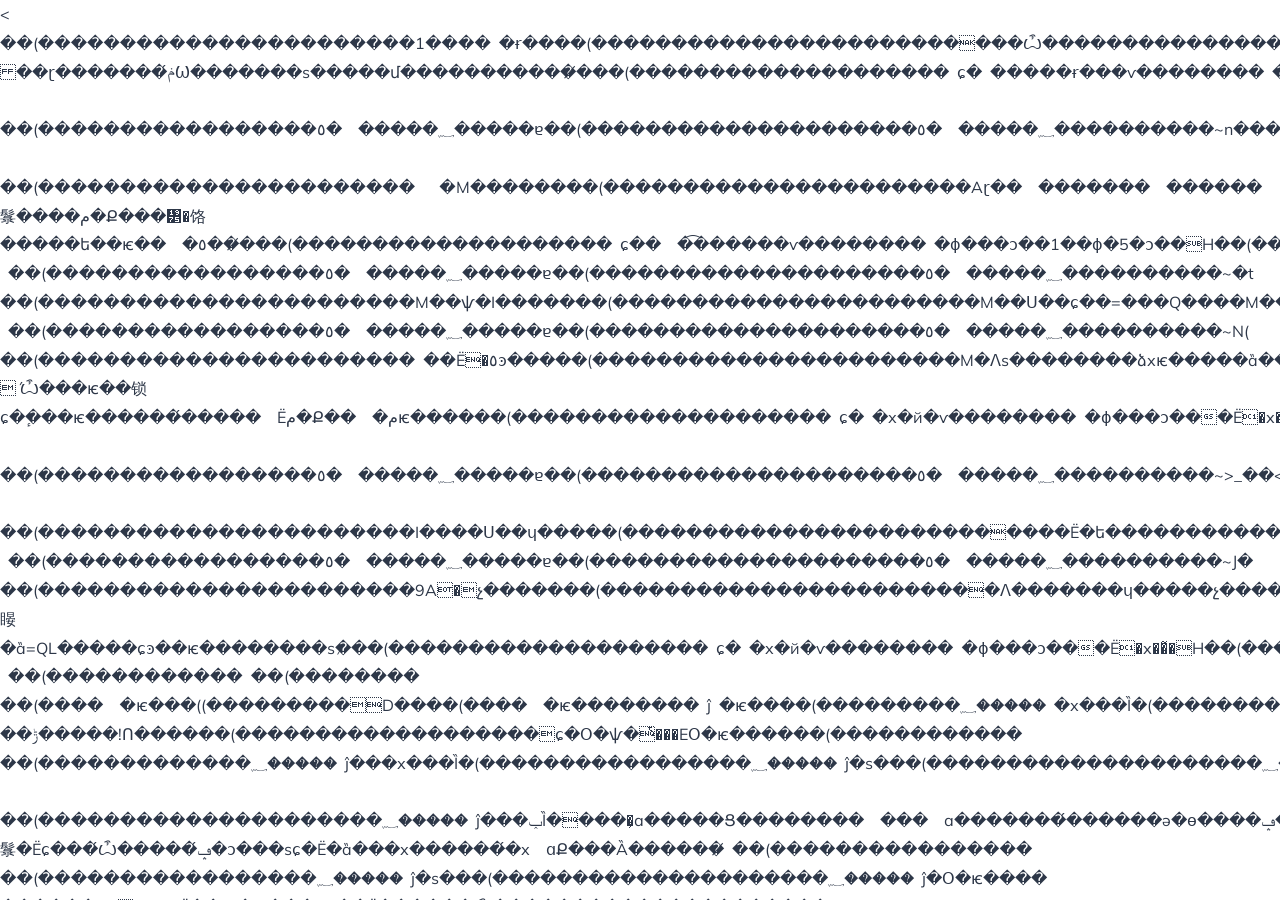
==== commit a41a5bc8: "Add brand name + tagline text next to logo in header" ====
--- a/index.html
+++ b/index.html
@@ -22,206 +22,30 @@
 
     <!-- HEADER -->
     <header class="header">
-        <div class="header-inner">
-            <a href="index.html" class="header-logo">
-                <img src="logo.png" alt="SlashNPA Logo">
-            </a>
-            <nav class="nav-menu">
-                <a href="index.html" class="active">Home</a>
-                <a href="about.html">About Us</a>
-                <a href="legalforce.html">LegalForce</a>
-                <a href="assetshield.html">AssetShield</a>
-                <a href="settleright.html">SettleRight</a>
-                <a href="contact.html" class="nav-cta">Book Schedule Now</a>
-            </nav>
-        </div>
-    </header>
-
-    <!-- HERO -->
-    <section class="hero">
-        <div class="container">
-            <div class="hero-content">
-                <span class="section-label">NPA Consulting Authority</span>
-                <h1>Turning NPA Nightmares into <span>Revival Stories</span></h1>
-                <p>India's most trusted resolution platform. We bridge the gap between legal rights and ground-level execution to restore your capital.</p>
-                <div class="hero-btns">
-                    <a href="contact.html" class="btn-main">Get Free Consultation</a>
-                    <a href="about.html" class="btn-alt">Know Our Expertise</a>
-                </div>
-            </div>
-        </div>
-    </section>
-
-    <!-- STATS -->
-    <section class="stats-section">
-        <div class="stats-grid">
-            <div class="stat-item">
-                <div class="count">₹20T+</div>
-                <div class="label">NPA Market Context</div>
-            </div>
-            <div class="stat-item">
-                <div class="count">₹500Cr+</div>
-                <div class="label">Assets Under Advisory</div>
-            </div>
-            <div class="stat-item">
-                <div class="count">100%</div>
-                <div class="label">In-House Enforcement</div>
-            </div>
-            <div class="stat-item">
-                <div class="count">PAN-INDIA</div>
-                <div class="label">Execution Reach</div>
-            </div>
-        </div>
-    </section>
-
-    <!-- SERVICES -->
-    <section class="services-section">
-        <div class="container">
-            <div class="section-header">
-                <span class="section-label">Our Services</span>
-                <h2>Explore What We Provide</h2>
-            </div>
-            <div class="services-grid">
-                <div class="service-card">
-                    <div class="service-icon">⚖️</div>
-                    <h3>LegalForce</h3>
-                    <p>End-to-end legal enforcement across SARFAESI, DRT, and IBC proceedings with dedicated forum specialists.</p>
-                    <a href="legalforce.html" class="learn-more">Learn More →</a>
-                </div>
-                <div class="service-card">
-                    <div class="service-icon">🛡️</div>
-                    <h3>AssetShield</h3>
-                    <p>Professional physical possession, 24/7 safe custody, and value-maximizing liquidation services.</p>
-                    <a href="assetshield.html" class="learn-more">Learn More →</a>
-                </div>
-                <div class="service-card">
-                    <div class="service-icon">🤝</div>
-                    <h3>SettleRight</h3>
-                    <p>Structured One-Time Settlement (OTS) facilitation that transforms deadlocked accounts into closures.</p>
-                    <a href="settleright.html" class="learn-more">Learn More →</a>
-                </div>
-                <div class="service-card">
-                    <div class="service-icon">📊</div>
-                    <h3>Debt Advisory</h3>
-                    <p>Strategic consultation for banks and NBFCs to optimize recovery timelines and asset value preservation.</p>
-                    <a href="contact.html" class="learn-more">Get Details →</a>
-                </div>
-                <div class="service-card">
-                    <div class="service-icon">🏗️</div>
-                    <h3>Restructuring</h3>
-                    <p>Expert guidance on debt restructuring and financial revival for stressed business entities.</p>
-                    <a href="contact.html" class="learn-more">Get Details →</a>
-                </div>
-                <div class="service-card">
-                    <div class="service-icon">💰</div>
-                    <h3>NPA Funding</h3>
-                    <p>Arranging bridge funding and liquidity solutions specifically for OTS and resolution mandates.</p>
-                    <a href="contact.html" class="learn-more">Get Details →</a>
-                </div>
-            </div>
-        </div>
-    </section>
-
-    <!-- FAQ -->
-    <section class="faq-section">
-        <div class="container">
-            <div class="section-header">
-                <span class="section-label">Knowledge Hub</span>
-                <h2>Frequently Asked Questions</h2>
-            </div>
-            <div class="faq-container">
-                <div class="faq-item">
-                    <div class="faq-question">What is a Non-Performing Asset (NPA)? <span>+</span></div>
-                    <div class="faq-answer">An asset, including a leased asset, becomes non-performing when it ceases to generate income for the bank. Typically, it refers to loans where interest or installments stay overdue for 90 days.</div>
-                </div>
-                <div class="faq-item">
-                    <div class="faq-question">Can an NPA account be settled without going to court? <span>+</span></div>
-                    <div class="faq-answer">Yes, through One-Time Settlement (OTS) and structured negotiations. SlashNPA specializes in facilitating these resolutions ethically and swiftly.</div>
-                </div>
-                <div class="faq-item">
-                    <div class="faq-question">How does LegalForce help after a SARFAESI notice? <span>+</span></div>
-                    <div class="faq-answer">We manage the entire lifecycle—from drafting replies to Section 13(2) notices to defending Section 17 appeals in DRT and executing physical possession.</div>
-                </div>
-            </div>
-        </div>
-    </section>
-
-    <!-- CONTACT / CONSULTATION -->
-    <section class="contact-section">
-        <div class="form-container">
-            <div>
-                <span class="section-label">Connect with Authority</span>
-                <h2 style="font-size: 2.5rem; color: white;">Get Free Consultation</h2>
-                <p style="margin-top: 20px; opacity: 0.9;">Discuss your stressed asset portfolio with our specialized resolution experts today. Confidential and results-oriented.</p>
-            </div>
-            <div class="consultation-form">
-                <form action="https://formspree.io/rohit@slashnpa.com" method="POST">
-                    <div class="form-group">
-                        <label>Full Name</label>
-                        <input type="text" name="name" placeholder="Institutional Representative" required>
-                    </div>
-                    <div class="form-group">
-                        <label>Official Email</label>
-                        <input type="email" name="email" placeholder="name@bank.com" required>
-                    </div>
-                    <div class="form-group">
-                        <label>Mobile Number</label>
-                        <input type="tel" name="phone" placeholder="+91 00000 00000" required>
-                    </div>
-                    <div class="form-group">
-                        <label>Service Required</label>
-                        <select name="service">
-                            <option>LegalForce (SARFAESI/DRT)</option>
-                            <option>AssetShield (Possession)</option>
-                            <option>SettleRight (OTS)</option>
-                            <option>Integrated Resolution</option>
-                        </select>
-                    </div>
-                    <button type="submit" class="form-btn">SEND YOUR MESSAGE</button>
-                </form>
-            </div>
-        </div>
-    </section>
-
-    <!-- WA FLOAT -->
-    <a href="https://wa.me/919876543210" class="wa-float">💬</a>
-
-    <!-- FOOTER -->
-    <footer class="footer">
-        <div class="footer-grid">
-            <div>
-                <img src="logo.png" alt="SlashNPA" style="height: 60px; margin-bottom: 25px;">
-                <p style="opacity: 0.7;">India's premier resolution authority for Banks, NBFCs, and ARCs. Reducing NPAs. Restoring Values.</p>
-            </div>
-            <div>
-                <h4>Expertise</h4>
-                <ul class="footer-links">
-                    <li><a href="legalforce.html">LegalForce</a></li>
-                    <li><a href="assetshield.html">AssetShield</a></li>
-                    <li><a href="settleright.html">SettleRight</a></li>
-                </ul>
-            </div>
-            <div>
-                <h4>Company</h4>
-                <ul class="footer-links">
-                    <li><a href="about.html">About Us</a></li>
-                    <li><a href="contact.html">Contact Us</a></li>
-                    <li><a href="#">Privacy Policy</a></li>
-                </ul>
-            </div>
-            <div>
-                <h4>HQ Mumbai</h4>
-                <p style="opacity: 0.7;">Maharashtra, India<br>Mon-Sat: 9 AM - 7 PM</p>
-            </div>
-        </div>
-    </footer>
-
-    <script>
-        document.querySelectorAll('.faq-question').forEach(item => {
-            item.addEventListener('click', () => {
-                item.parentElement.classList.toggle('active');
-            });
-        });
-    </script>
-</body>
-</html>+        <div cla��􉡕���ȵ����Ȉ�(������������񄁡ɕ�􉥹��๡ѵ��������􉡕���ȵ������(����������������񥵜��Ɍ􉱽������������M��͡9A�1�����(�����������������؁�����􉡕���ȵ�Ʌ����(�������������������������������􉡕���ȵ�Ʌ���������M��͠������������Ʌ��������9A������������(�������������������������������􉡕���ȵ�Ʌ���х�������I��Ս����9A̸�I��ѽɥ���Y��Օ̸������(����������������𽑥��(��������������(�������������؁�����􉹅ص���Ԉ�(����������������񄁡ɕ�􉥹��๡ѵ��������􉅍ѥٔ��!�����(����������������񄁡ɕ�􉅉��й�ѵ������ЁU���(����������������񄁡ɕ�􉱕�����ɍ���ѵ���1�����ɍ���(����������������񄁡ɕ���͕�͡������ѵ����͕�M�������(����������������񄁡ɕ��͕�ѱ�ɥ��й�ѵ���M��ѱ�I������(����������������񄁡ɕ�􉍽�х�й�ѵ��������􉹅ص�ф��	����M����ձ��9����(������������𽹅��(��������𽑥��(����𽡕�����((���������!I<����(�����͕�ѥ��������􉡕ɼ��(���������؁�����􉍽�х���Ȉ�(�������������؁�����􉡕ɼ����ѕ�Ј�(����������������������������͕�ѥ����������9A�+���ձѥ����ѡ�ɥ��������(�������������������Q�ɹ����9A�9���ѵ�ɕ́��Ѽ�������I�٥م��Mѽɥ�����������(�������������������%�����́���Ё����ѕ��ɕͽ��ѥ������љ�ɴ��]���ɥ����ѡ���������ݕ���������ɥ���́�����ɽչ����ٕ���ᕍ�ѥ���Ѽ�ɕ�ѽɔ���ȁ����х�����(�����������������؁�����􉡕ɼ��ѹ̈�(��������������������񄁡ɕ�􉍽�х�й�ѵ���������Ѹ�������+�Ёɕ��+���ձхѥ����(��������������������񄁡ɕ�􉅉��й�ѵ���������Ѹ���Ј�-��܁=�ȁ����ѥ͔��(����������������𽑥��(������������𽑥��(��������𽑥��(�����͕�ѥ���((���������MQQL����(�����͕�ѥ����������х�̵͕�ѥ����(���������؁�������х�̵�ɥ���(�������������؁�������хе�ѕ���(�����������������؁�����􉍽չЈ��
+���P�𽑥��(�����������������؁�����􉱅�����9A�5�ɭ�Ё+��ѕ��𽑥��(������������𽑥��(�������������؁�������хе�ѕ���(�����������������؁�����􉍽չЈ��
+����+Ȭ𽑥��(�����������������؁�����􉱅������͕�́U���ȁ�٥ͽ��𽑥��(������������𽑥��(�������������؁�������хе�ѕ���(�����������������؁�����􉍽չЈ�����𽑥��(�����������������؁�����􉱅�����%��!��͔����ɍ�����𽑥��(������������𽑥��(�������������؁�������хе�ѕ���(�����������������؁�����􉍽չЈ�A8�59%𽑥��(�����������������؁�����􉱅�����ᕍ�ѥ���I����𽑥��(������������𽑥��(��������𽑥��(�����͕�ѥ���((���������MIY%+L����(�����͕�ѥ���������͕�٥��̵͕�ѥ����(���������؁�����􉍽�х���Ȉ�(�������������؁������͕�ѥ��������Ȉ�(����������������������������͕�ѥ����������=�ȁM��٥���������(�����������������������ɔ�]��Ё]��Aɽ٥�����(������������𽑥��(�������������؁������͕�٥��̵�ɥ���(�����������������؁������͕�٥�����ɐ��(���������������������؁������͕�٥����������jZ�><𽑥��(�����������������������1�����ɍ����(��������������������������Ѽ���������������ɍ����Ё��ɽ�́MIM$��IP������%	+��ɽ�������́ݥѠ�������ѕ�����մ�����������̸���(��������������������񄁡ɕ�􉱕�����ɍ���ѵ��������􉱕�ɸ���ɔ��1��ɸ�5�ɔ��H��(����������������𽑥��(�����������������؁������͕�٥�����ɐ��(���������������������؁������͕�٥����������~n���<𽑥��(������������������������͕�M��������(�����������������������Aɽ���ͥ��������ͥ�������͕�ͥ�����м܁ͅ������ѽ�䰁����م�Ք���᥵�饹�����ե��ѥ���͕�٥��̸���(��������������������񄁡ɕ���͕�͡������ѵ��������􉱕�ɸ���ɔ��1��ɸ�5�ɔ��H��(����������������𽑥��(�����������������؁������͕�٥�����ɐ��(���������������������؁������͕�٥����������~�t𽑥��(�����������������������M��ѱ�I�������(�����������������������M��Ս��ɕ��=���Q����M��ѱ����Ѐ�=QL��������хѥ���ѡ�Ё�Ʌ�͙�ɵ́���������������չ�́��Ѽ������ɕ̸���(��������������������񄁡ɕ��͕�ѱ�ɥ��й�ѵ��������􉱕�ɸ���ɔ��1��ɸ�5�ɔ��H��(����������������𽑥��(�����������������؁������͕�٥�����ɐ��(���������������������؁������͕�٥����������~N(𽑥��(�������������������������Ё�٥ͽ�����(�����������������������M�Ʌѕ��������ձхѥ�����ȁ����́����9	+́Ѽ���ѥ��锁ɕ��ٕ��ѥ������́������͕Ёم�Ք��ɕ͕�مѥ������(��������������������񄁡ɕ�􉍽�х�й�ѵ��������􉱕�ɸ���ɔ��+�Ё�х��̃�H��(����������������𽑥��(�����������������؁������͕�٥�����ɐ��(���������������������؁������͕�٥����������~>_��<𽑥��(�����������������������I����Ս��ɥ�����(���������������������������Ё�ե������������Ёɕ���Ս��ɥ�����������������ɕ٥م����ȁ��ɕ�͕����ͥ���́��ѥѥ�̸���(��������������������񄁡ɕ�􉍽�х�й�ѵ��������􉱕�ɸ���ɔ��+�Ё�х��̃�H��(����������������𽑥��(�����������������؁������͕�٥�����ɐ��(���������������������؁������͕�٥����������~J�𽑥��(�����������������������9A�չ�������(������������������������Ʌ�������ɥ�����չ������������ե����ͽ��ѥ��́�����������䁙�ȁ=QL�����ɕͽ��ѥ��������ѕ̸���(��������������������񄁡ɕ�􉍽�х�й�ѵ��������􉱕�ɸ���ɔ��+�Ё�х��̃�H��(����������������𽑥��(������������𽑥��(��������𽑥��(�����͕�ѥ���((���������D����(�����͕�ѥ��������􉙅ĵ͕�ѥ����(���������؁�����􉍽�х���Ȉ�(�������������؁������͕�ѥ��������Ȉ�(����������������������������͕�ѥ����������-��ݱ�����!Ո������(�������������������ɕ�Օ�ѱ�ͭ���EՕ�ѥ������(������������𽑥��(�������������؁�����􉙅ĵ���х���Ȉ�(�����������������؁�����􉙅ĵ�ѕ���(���������������������؁�����􉙅ĵ�Օ�ѥ����]��Ё�́��9���A�ə�ɵ�����͕Ѐ�9A����������������𽑥��(���������������������؁�����􉙅ĵ���ݕȈ�����͕а�����Ց���������͕����͕а�������́������ə�ɵ����ݡ����Ё���͕́Ѽ�����Ʌє����������ȁѡ��������Q�������䰁�Ёɕ���́Ѽ�����́ݡ�ɔ���ѕɕ�Ё�ȁ���х������́�х䁽ٕɑՔ���Ȁ������̸𽑥��(����������������𽑥��(�����������������؁�����􉙅ĵ�ѕ���(���������������������؁�����􉙅ĵ�Օ�ѥ����+������9A�����չЁ���͕�ѱ���ݥѡ��Ё������Ѽ���������������������𽑥��(���������������������؁�����􉙅ĵ���ݕȈ�e�̰�ѡɽ՝��=���Q����M��ѱ����Ѐ�=QL���������Ս��ɕ������ѥ�ѥ��̸�M��͡9A����������́���������хѥ���ѡ�͔�ɕͽ��ѥ��́�ѡ�����䁅����ݥ�ѱ�𽑥��(����������������𽑥��(�����������������؁�����􉙅ĵ�ѕ���(���������������������؁�����􉙅ĵ�Օ�ѥ����!�܁���́1�����ɍ���������ѕȁ��MIM$���ѥ�����������������𽑥��(���������������������؁�����􉙅ĵ���ݕȈ�]���������ѡ����ѥɔ������危��Q�ɽ���Ʌ�ѥ���ɕ����́Ѽ�M��ѥ����̠Ȥ���ѥ��́Ѽ�����������M��ѥ����܁������́���IP������ᕍ�ѥ������ͥ�������͕�ͥ���𽑥��(����������������𽑥��(������������𽑥��(��������𽑥��(�����͕�ѥ���((���������+=9Q+P���+=9MU1QQ%=8����(�����͕�ѥ��������􉍽�х�е͕�ѥ����(���������؁�����􉙽ɴ����х���Ȉ�(���������������(����������������������������͕�ѥ����������+�����ЁݥѠ��ѡ�ɥ��������(�����������������ȁ��屔􉙽�еͥ��ȸ�ɕ�쁍�����ݡ�є��+�Ёɕ��+���ձхѥ�����(���������������������屔􉵅ɝ���ѽ������쁽�������������͍��́��ȁ��ɕ�͕����͕Ё���љ�����ݥѠ���ȁ��������镐�ɕͽ��ѥ���������́ѽ��丁+�������ѥ�������ɕ�ձ�̵�ɥ��ѕ�����(������������𽑥��(�������������؁�����􉍽��ձхѥ�����ɴ��(�����������������ɴ���ѥ�������輽��ɵ��ɕ�����ɽ���ͱ�͡�����������ѡ���A=MP��(���������������������؁�����􉙽ɴ��ɽ����(������������������������񱅉���ձ��9���𽱅����(���������������������������Ё�����ѕ�Ј�����􉹅����������������%��ѥ��ѥ�����I��ɕ͕�хѥٔ��ɕ�եɕ��(��������������������𽑥��(���������������������؁�����􉙽ɴ��ɽ����(������������������������񱅉���=������������𽱅����(���������������������������Ё����􉕵���������􉕵����������������􉹅������������ɕ�եɕ��(��������������������𽑥��(���������������������؁�����􉙽ɴ��ɽ����(������������������������񱅉���5������9յ���𽱅����(���������������������������Ё�����ѕ����������������������������Ā�������������ɕ�եɕ��(��������������������𽑥��(���������������������؁�����􉙽ɴ��ɽ����(������������������������񱅉���M��٥���I��եɕ�𽱅����(�������������������������͕���Ё�����͕�٥����(������������������������������ѥ���1�����ɍ���MIM$�IP���ѥ���(������������������������������ѥ����͕�M�������A��͕�ͥ�����ѥ���(������������������������������ѥ���M��ѱ�I���Ѐ�=QL���ѥ���(������������������������������ѥ���%�ѕ�Ʌѕ��I�ͽ��ѥ����ѥ���(�������������������������͕�����(��������������������𽑥��(�����������������������ѽ��������Չ��Ј������􉙽ɴ��Ѹ��M9�e=UH�5MM+���ѽ��(����������������𽙽ɴ�(������������𽑥��(��������𽑥��(�����͕�ѥ���((���������]�1=P����(����񄁡ɕ������輽݄���������������Ј�������݄�����Ј��~J���((���������==QH����(����񙽽ѕȁ�����􉙽�ѕȈ�(���������؁�����􉙽�ѕȵ�ɥ���(���������������(����������������񥵜��Ɍ􉱽������������M��͡9A����屔􉡕���������쁵�ɝ������ѽ��������(���������������������屔�������������%�����́�ɕ���ȁɕͽ��ѥ�����ѡ�ɥ�䁙�ȁ	���̰�9	+̰�����I+̸�I��Ս����9A̸�I��ѽɥ���Y��Օ̸���(������������𽑥��(���������������(�����������������������ѥ͔���(�����������������հ������􉙽�ѕȵ����̈�(����������������������񄁡ɕ�􉱕�����ɍ���ѵ���1�����ɍ���𽱤�(����������������������񄁡ɕ���͕�͡������ѵ����͕�M�������𽱤�(����������������������񄁡ɕ��͕�ѱ�ɥ��й�ѵ���M��ѱ�I������𽱤�(�����������������հ�(������������𽑥��(���������������(�������������������+���������(�����������������հ������􉙽�ѕȵ����̈�(����������������������񄁡ɕ�􉅉��й�ѵ������ЁU���𽱤�(����������������������񄁡ɕ�􉍽�х�й�ѵ���+��х�ЁU���𽱤�(����������������������񄁡ɕ�􈌈�Aɥم��A�������𽱤�(�����������������հ�(������������𽑥��(���������������(�������������������!D�5յ������(���������������������屔�������������5���Ʌ͡�Ʉ��%�������5���M����4���܁A4���(������������𽑥��(��������𽑥��(����𽙽�ѕ��((�����͍ɥ���(�����������յ��й�Օ��M����ѽ��������ĵ�Օ�ѥ�������������ѕ������(�������������ѕ�����ٕ��1��ѕ��Ƞ����������������(�����������������ѕ����ɕ�������й�����1��йѽ��������ѥٔ���(���������������(�����������(�����͍ɥ���(𽉽���(�ѵ��
--- a/style.css
+++ b/style.css
@@ -32,6 +32,7 @@
     line-height: 1.8;
     background: var(--white);
     overflow-x: hidden;
+    padding-top: 98px; /* fixed header height: 90px logo + 8px padding */
 }
 
 a { text-decoration: none; color: inherit; transition: var(--transition); }
@@ -54,8 +55,10 @@
 
 /* ===== HEADER ===== */
 .header {
-    position: sticky;
+    position: fixed;
     top: 0;
+    left: 0;
+    width: 100%;
     z-index: 1000;
     background: var(--white);
     box-shadow: var(--shadow);
@@ -65,7 +68,7 @@
 .header-inner {
     max-width: 1400px;
     margin: 0 auto;
-    padding: 12px 40px;
+    padding: 4px 40px;
     display: flex;
     align-items: center;
     justify-content: space-between;
@@ -74,6 +77,41 @@
 .header-logo img {
     height: 90px;
     width: auto;
+}
+
+/* Brand text next to logo */
+.header-logo {
+    display: flex;
+    align-items: center;
+    gap: 10px;
+    text-decoration: none;
+}
+
+.header-brand {
+    display: flex;
+    flex-direction: column;
+    line-height: 1.25;
+}
+
+.header-brand-name {
+    font-family: "Mulish", sans-serif;
+    font-size: 1.55rem;
+    font-weight: 900;
+    color: var(--primary);
+    letter-spacing: -0.3px;
+}
+
+.brand-npa {
+    color: var(--accent);
+}
+
+.header-brand-tagline {
+    font-family: "Mulish", sans-serif;
+    font-size: 0.65rem;
+    font-weight: 700;
+    color: var(--text-muted);
+    text-transform: uppercase;
+    letter-spacing: 1.5px;
 }
 
 .nav-menu {
@@ -394,9 +432,42 @@
 }
 
 @media (max-width: 768px) {
-    .header-inner { padding: 10px 20px; }
+    /* Fixed header on mobile: compact box, big logo */
+    body { padding-top: 88px; } /* 80px logo + 8px padding */
+    .header-inner { padding: 4px 16px; }
+    .header-logo img { height: 80px; } /* fills ~91% of 88px box */
+    .header-brand-name { font-size: 1.2rem; }
+    .header-brand-tagline { font-size: 0.55rem; letter-spacing: 1px; }
     .nav-menu { display: none; }
     .top-bar { display: none; }
-    .hero h1 { font-size: 2.4rem; }
+    .hero { padding: 60px 20px; }
+    .hero h1 { font-size: 2rem; }
+    .hero p { font-size: 0.95rem; }
+    .hero-btns { flex-direction: column; align-items: center; gap: 12px; }
+
+    /* Stats: 2x2 grid, contained, no overflow */
+    .stats-section { padding: 40px 16px; overflow: hidden; }
+    .stats-grid {
+        grid-template-columns: repeat(2, 1fr);
+        gap: 24px 12px;
+        width: 100%;
+    }
+    .stat-item { padding: 0 4px; }
+    .stat-item .count { font-size: 1.8rem; word-break: break-word; }
+    .stat-item .label { font-size: 0.7rem; }
+
+    /* Services */
+    .services-section { padding: 60px 16px; }
     .services-grid { grid-template-columns: 1fr; }
+
+    /* FAQ */
+    .faq-section { padding: 60px 16px; }
+
+    /* Contact */
+    .contact-section { padding: 60px 16px; }
+    .form-container { padding: 30px 20px; gap: 30px; }
+
+    /* Footer */
+    .footer { padding: 40px 16px; }
+    .footer-grid { grid-template-columns: 1fr; gap: 30px; }
 }
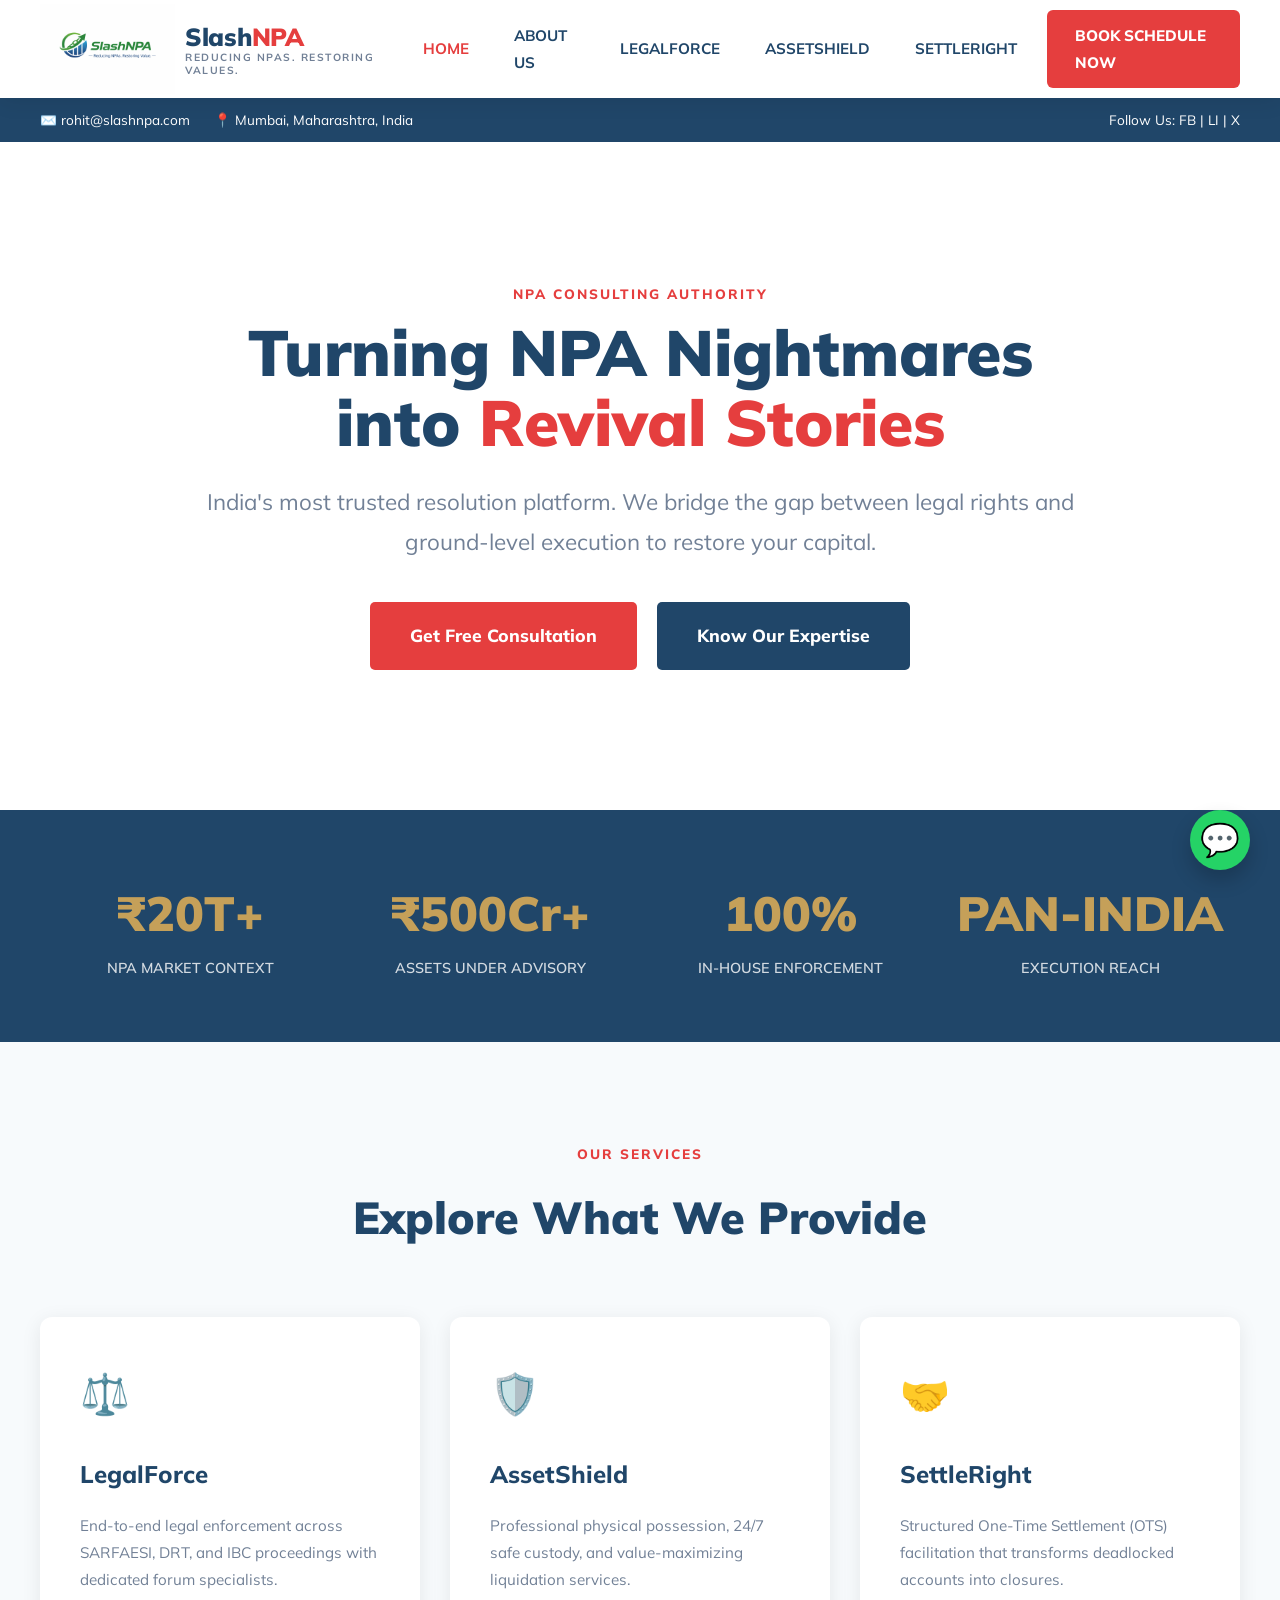
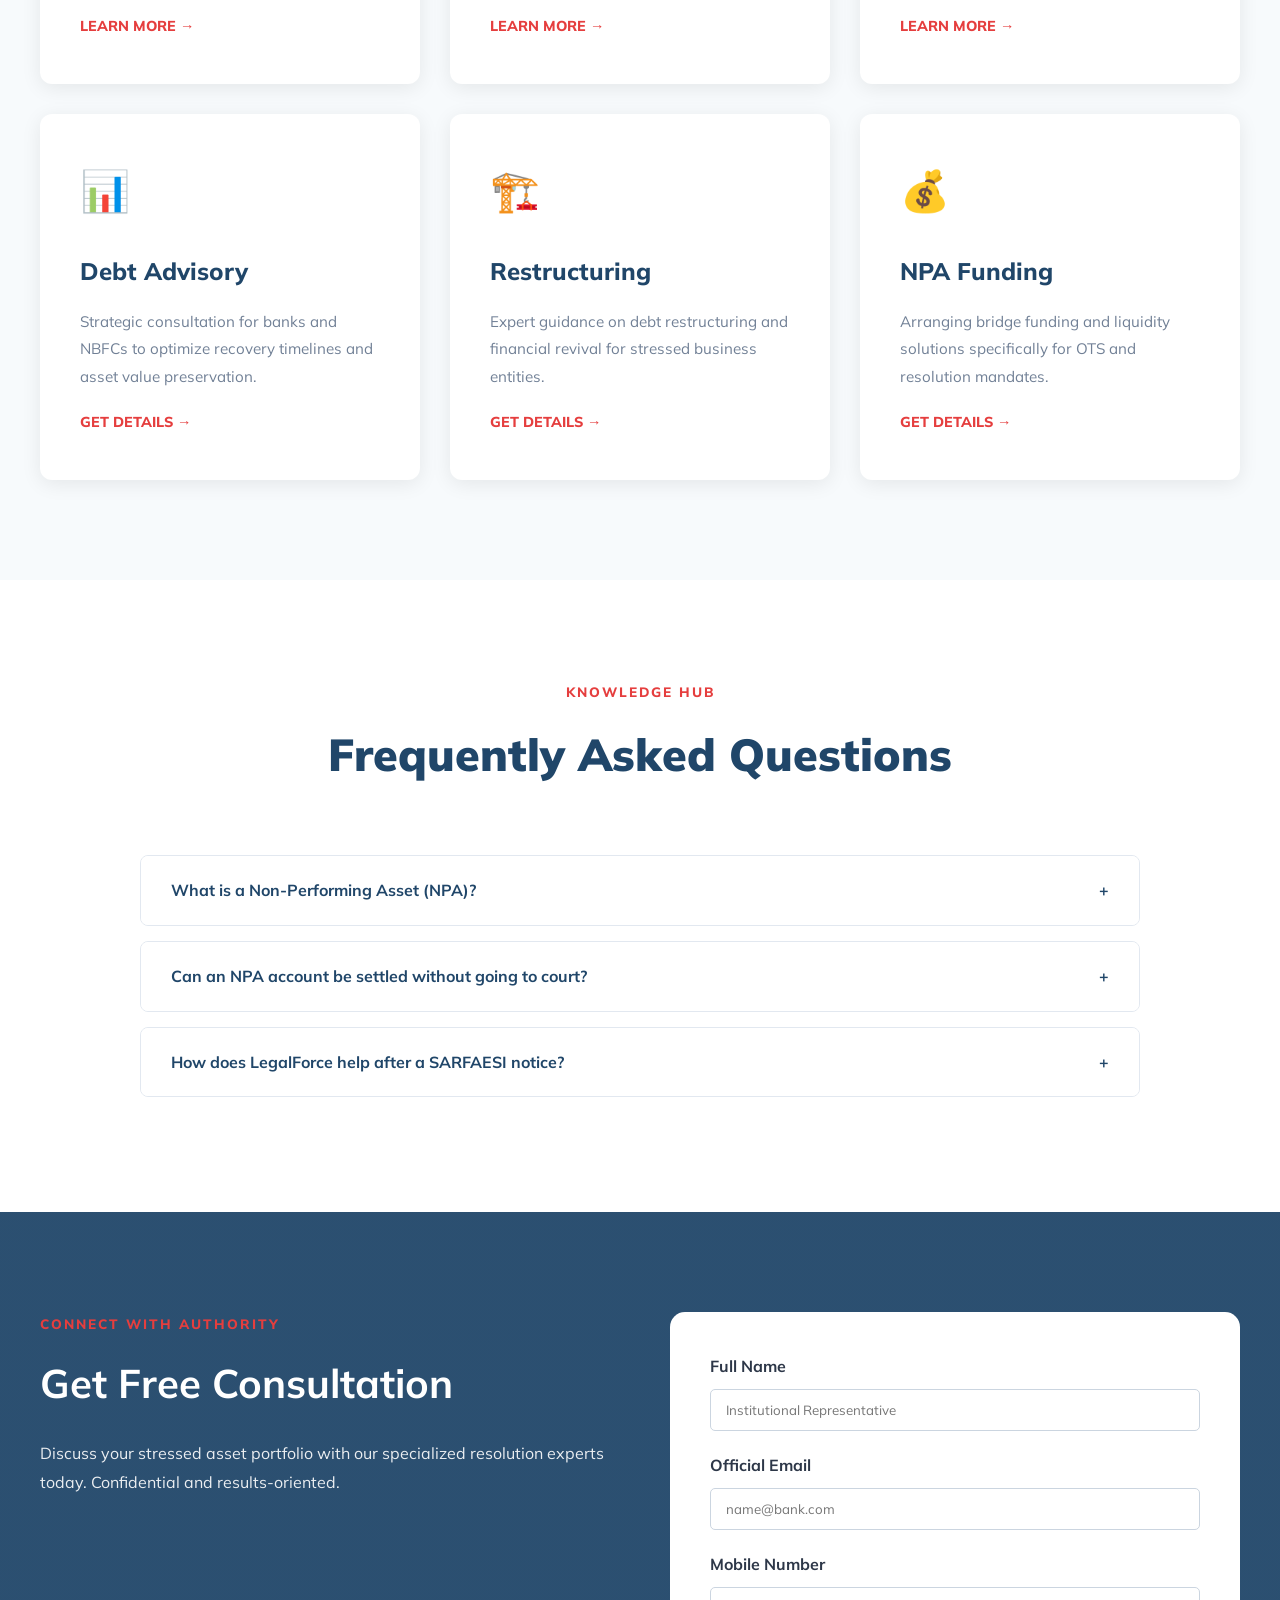
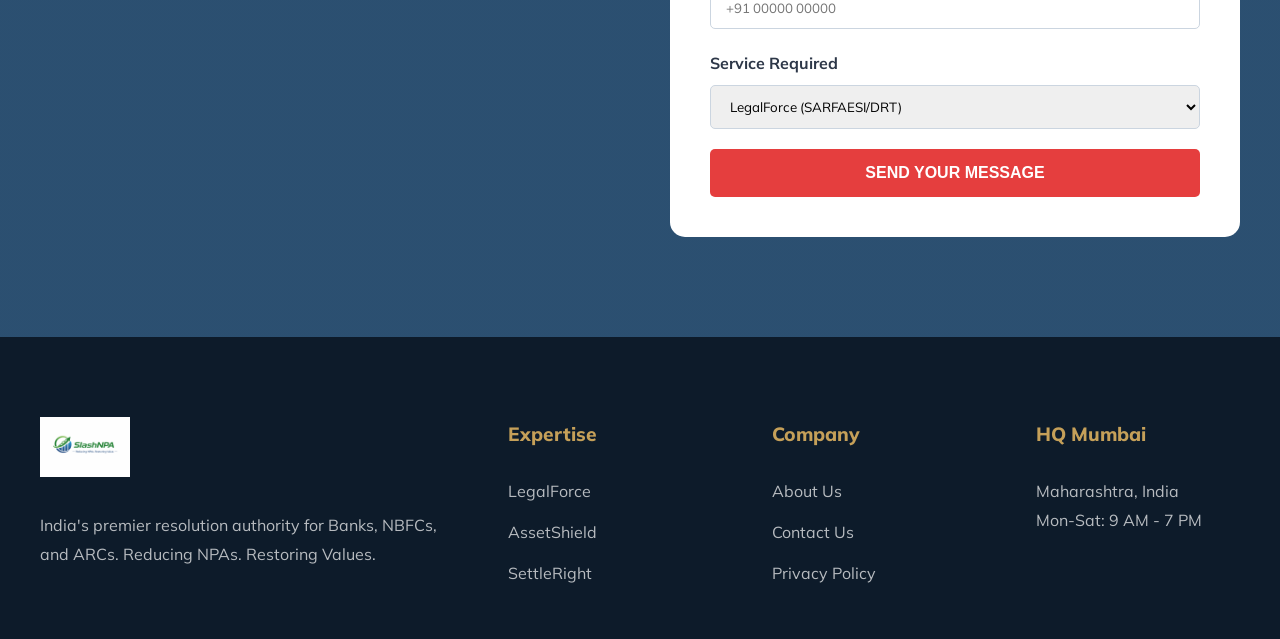
==== commit b6ebf38a: "URGENT: restore index.html - fix corruption" ====
--- a/index.html
+++ b/index.html
@@ -22,30 +22,210 @@
 
     <!-- HEADER -->
     <header class="header">
-        <div cla��􉡕���ȵ����Ȉ�(������������񄁡ɕ�􉥹��๡ѵ��������􉡕���ȵ������(����������������񥵜��Ɍ􉱽������������M��͡9A�1�����(�����������������؁�����􉡕���ȵ�Ʌ����(�������������������������������􉡕���ȵ�Ʌ���������M��͠������������Ʌ��������9A������������(�������������������������������􉡕���ȵ�Ʌ���х�������I��Ս����9A̸�I��ѽɥ���Y��Օ̸������(����������������𽑥��(��������������(�������������؁�����􉹅ص���Ԉ�(����������������񄁡ɕ�􉥹��๡ѵ��������􉅍ѥٔ��!�����(����������������񄁡ɕ�􉅉��й�ѵ������ЁU���(����������������񄁡ɕ�􉱕�����ɍ���ѵ���1�����ɍ���(����������������񄁡ɕ���͕�͡������ѵ����͕�M�������(����������������񄁡ɕ��͕�ѱ�ɥ��й�ѵ���M��ѱ�I������(����������������񄁡ɕ�􉍽�х�й�ѵ��������􉹅ص�ф��	����M����ձ��9����(������������𽹅��(��������𽑥��(����𽡕�����((���������!I<����(�����͕�ѥ��������􉡕ɼ��(���������؁�����􉍽�х���Ȉ�(�������������؁�����􉡕ɼ����ѕ�Ј�(����������������������������͕�ѥ����������9A�-���ձѥ����ѡ�ɥ��������(�������������������Q�ɹ����9A�9���ѵ�ɕ́��Ѽ�������I�٥م��Mѽɥ�����������(�������������������%�����́���Ё����ѕ��ɕͽ��ѥ������љ�ɴ��]���ɥ����ѡ���������ݕ���������ɥ���́�����ɽչ����ٕ���ᕍ�ѥ���Ѽ�ɕ�ѽɔ���ȁ����х�����(�����������������؁�����􉡕ɼ��ѹ̈�(��������������������񄁡ɕ�􉍽�х�й�ѵ���������Ѹ�������-�Ёɕ��-���ձхѥ����(��������������������񄁡ɕ�􉅉��й�ѵ���������Ѹ���Ј�-��܁=�ȁ����ѥ͔��(����������������𽑥��(������������𽑥��(��������𽑥��(�����͕�ѥ���((���������MQQL����(�����͕�ѥ����������х�̵͕�ѥ����(���������؁�������х�̵�ɥ���(�������������؁�������хе�ѕ���(�����������������؁�����􉍽չЈ��
-���P�𽑥��(�����������������؁�����􉱅�����9A�5�ɭ�Ё-��ѕ��𽑥��(������������𽑥��(�������������؁�������хе�ѕ���(�����������������؁�����􉍽չЈ��
-����-Ȭ𽑥��(�����������������؁�����􉱅������͕�́U���ȁ�٥ͽ��𽑥��(������������𽑥��(�������������؁�������хе�ѕ���(�����������������؁�����􉍽չЈ�����𽑥��(�����������������؁�����􉱅�����%��!��͔����ɍ�����𽑥��(������������𽑥��(�������������؁�������хе�ѕ���(�����������������؁�����􉍽չЈ�A8�59%𽑥��(�����������������؁�����􉱅�����ᕍ�ѥ���I����𽑥��(������������𽑥��(��������𽑥��(�����͕�ѥ���((���������MIY%-L����(�����͕�ѥ���������͕�٥��̵͕�ѥ����(���������؁�����􉍽�х���Ȉ�(�������������؁������͕�ѥ��������Ȉ�(����������������������������͕�ѥ����������=�ȁM��٥���������(�����������������������ɔ�]��Ё]��Aɽ٥�����(������������𽑥��(�������������؁������͕�٥��̵�ɥ���(�����������������؁������͕�٥�����ɐ��(���������������������؁������͕�٥����������jZ�><𽑥��(�����������������������1�����ɍ����(��������������������������Ѽ���������������ɍ����Ё��ɽ�́MIM$��IP������%	-��ɽ�������́ݥѠ�������ѕ�����մ�����������̸���(��������������������񄁡ɕ�􉱕�����ɍ���ѵ��������􉱕�ɸ���ɔ��1��ɸ�5�ɔ��H��(����������������𽑥��(�����������������؁������͕�٥�����ɐ��(���������������������؁������͕�٥����������~n���<𽑥��(������������������������͕�M��������(�����������������������Aɽ���ͥ��������ͥ�������͕�ͥ�����м܁ͅ������ѽ�䰁����م�Ք���᥵�饹�����ե��ѥ���͕�٥��̸���(��������������������񄁡ɕ���͕�͡������ѵ��������􉱕�ɸ���ɔ��1��ɸ�5�ɔ��H��(����������������𽑥��(�����������������؁������͕�٥�����ɐ��(���������������������؁������͕�٥����������~�t𽑥��(�����������������������M��ѱ�I�������(�����������������������M��Ս��ɕ��=���Q����M��ѱ����Ѐ�=QL��������хѥ���ѡ�Ё�Ʌ�͙�ɵ́���������������չ�́��Ѽ������ɕ̸���(��������������������񄁡ɕ��͕�ѱ�ɥ��й�ѵ��������􉱕�ɸ���ɔ��1��ɸ�5�ɔ��H��(����������������𽑥��(�����������������؁������͕�٥�����ɐ��(���������������������؁������͕�٥����������~N(𽑥��(�������������������������Ё�٥ͽ�����(�����������������������M�Ʌѕ��������ձхѥ�����ȁ����́����9	-́Ѽ���ѥ��锁ɕ��ٕ��ѥ������́������͕Ёم�Ք��ɕ͕�مѥ������(��������������������񄁡ɕ�􉍽�х�й�ѵ��������􉱕�ɸ���ɔ��-�Ё�х��̃�H��(����������������𽑥��(�����������������؁������͕�٥�����ɐ��(���������������������؁������͕�٥����������~>_��<𽑥��(�����������������������I����Ս��ɥ�����(���������������������������Ё�ե������������Ёɕ���Ս��ɥ�����������������ɕ٥م����ȁ��ɕ�͕����ͥ���́��ѥѥ�̸���(��������������������񄁡ɕ�􉍽�х�й�ѵ��������􉱕�ɸ���ɔ��-�Ё�х��̃�H��(����������������𽑥��(�����������������؁������͕�٥�����ɐ��(���������������������؁������͕�٥����������~J�𽑥��(�����������������������9A�չ�������(������������������������Ʌ�������ɥ�����չ������������ե����ͽ��ѥ��́�����������䁙�ȁ=QL�����ɕͽ��ѥ��������ѕ̸���(��������������������񄁡ɕ�􉍽�х�й�ѵ��������􉱕�ɸ���ɔ��-�Ё�х��̃�H��(����������������𽑥��(������������𽑥��(��������𽑥��(�����͕�ѥ���((���������D����(�����͕�ѥ��������􉙅ĵ͕�ѥ����(���������؁�����􉍽�х���Ȉ�(�������������؁������͕�ѥ��������Ȉ�(����������������������������͕�ѥ����������-��ݱ�����!Ո������(�������������������ɕ�Օ�ѱ�ͭ���EՕ�ѥ������(������������𽑥��(�������������؁�����􉙅ĵ���х���Ȉ�(�����������������؁�����􉙅ĵ�ѕ���(���������������������؁�����􉙅ĵ�Օ�ѥ����]��Ё�́��9���A�ə�ɵ�����͕Ѐ�9A����������������𽑥��(���������������������؁�����􉙅ĵ���ݕȈ�����͕а�����Ց���������͕����͕а�������́������ə�ɵ����ݡ����Ё���͕́Ѽ�����Ʌє����������ȁѡ��������Q�������䰁�Ёɕ���́Ѽ�����́ݡ�ɔ���ѕɕ�Ё�ȁ���х������́�х䁽ٕɑՔ���Ȁ������̸𽑥��(����������������𽑥��(�����������������؁�����􉙅ĵ�ѕ���(���������������������؁�����􉙅ĵ�Օ�ѥ����-������9A�����չЁ���͕�ѱ���ݥѡ��Ё������Ѽ���������������������𽑥��(���������������������؁�����􉙅ĵ���ݕȈ�e�̰�ѡɽ՝��=���Q����M��ѱ����Ѐ�=QL���������Ս��ɕ������ѥ�ѥ��̸�M��͡9A����������́���������хѥ���ѡ�͔�ɕͽ��ѥ��́�ѡ�����䁅����ݥ�ѱ�𽑥��(����������������𽑥��(�����������������؁�����􉙅ĵ�ѕ���(���������������������؁�����􉙅ĵ�Օ�ѥ����!�܁���́1�����ɍ���������ѕȁ��MIM$���ѥ�����������������𽑥��(���������������������؁�����􉙅ĵ���ݕȈ�]���������ѡ����ѥɔ������危��Q�ɽ���Ʌ�ѥ���ɕ����́Ѽ�M��ѥ����̠Ȥ���ѥ��́Ѽ�����������M��ѥ����܁������́���IP������ᕍ�ѥ������ͥ�������͕�ͥ���𽑥��(����������������𽑥��(������������𽑥��(��������𽑥��(�����͕�ѥ���((���������-=9Q-P���-=9MU1QQ%=8����(�����͕�ѥ��������􉍽�х�е͕�ѥ����(���������؁�����􉙽ɴ����х���Ȉ�(���������������(����������������������������͕�ѥ����������-�����ЁݥѠ��ѡ�ɥ��������(�����������������ȁ��屔􉙽�еͥ��ȸ�ɕ�쁍�����ݡ�є��-�Ёɕ��-���ձхѥ�����(���������������������屔􉵅ɝ���ѽ������쁽�������������͍��́��ȁ��ɕ�͕����͕Ё���љ�����ݥѠ���ȁ��������镐�ɕͽ��ѥ���������́ѽ��丁-�������ѥ�������ɕ�ձ�̵�ɥ��ѕ�����(������������𽑥��(�������������؁�����􉍽��ձхѥ�����ɴ��(�����������������ɴ���ѥ�������輽��ɵ��ɕ�����ɽ���ͱ�͡�����������ѡ���A=MP��(���������������������؁�����􉙽ɴ��ɽ����(������������������������񱅉���ձ��9���𽱅����(���������������������������Ё�����ѕ�Ј�����􉹅����������������%��ѥ��ѥ�����I��ɕ͕�хѥٔ��ɕ�եɕ��(��������������������𽑥��(���������������������؁�����􉙽ɴ��ɽ����(������������������������񱅉���=������������𽱅����(���������������������������Ё����􉕵���������􉕵����������������􉹅������������ɕ�եɕ��(��������������������𽑥��(���������������������؁�����􉙽ɴ��ɽ����(������������������������񱅉���5������9յ���𽱅����(���������������������������Ё�����ѕ����������������������������Ā�������������ɕ�եɕ��(��������������������𽑥��(���������������������؁�����􉙽ɴ��ɽ����(������������������������񱅉���M��٥���I��եɕ�𽱅����(�������������������������͕���Ё�����͕�٥����(������������������������������ѥ���1�����ɍ���MIM$�IP���ѥ���(������������������������������ѥ����͕�M�������A��͕�ͥ�����ѥ���(������������������������������ѥ���M��ѱ�I���Ѐ�=QL���ѥ���(������������������������������ѥ���%�ѕ�Ʌѕ��I�ͽ��ѥ����ѥ���(�������������������������͕�����(��������������������𽑥��(�����������������������ѽ��������Չ��Ј������􉙽ɴ��Ѹ��M9�e=UH�5MM-���ѽ��(����������������𽙽ɴ�(������������𽑥��(��������𽑥��(�����͕�ѥ���((���������]�1=P����(����񄁡ɕ������輽݄���������������Ј�������݄�����Ј��~J���((���������==QH����(����񙽽ѕȁ�����􉙽�ѕȈ�(���������؁�����􉙽�ѕȵ�ɥ���(���������������(����������������񥵜��Ɍ􉱽������������M��͡9A����屔􉡕���������쁵�ɝ������ѽ��������(���������������������屔�������������%�����́�ɕ���ȁɕͽ��ѥ�����ѡ�ɥ�䁙�ȁ	���̰�9	-̰�����I-̸�I��Ս����9A̸�I��ѽɥ���Y��Օ̸���(������������𽑥��(���������������(�����������������������ѥ͔���(�����������������հ������􉙽�ѕȵ����̈�(����������������������񄁡ɕ�􉱕�����ɍ���ѵ���1�����ɍ���𽱤�(����������������������񄁡ɕ���͕�͡������ѵ����͕�M�������𽱤�(����������������������񄁡ɕ��͕�ѱ�ɥ��й�ѵ���M��ѱ�I������𽱤�(�����������������հ�(������������𽑥��(���������������(�������������������-���������(�����������������հ������􉙽�ѕȵ����̈�(����������������������񄁡ɕ�􉅉��й�ѵ������ЁU���𽱤�(����������������������񄁡ɕ�􉍽�х�й�ѵ���-��х�ЁU���𽱤�(����������������������񄁡ɕ�􈌈�Aɥم��A�������𽱤�(�����������������հ�(������������𽑥��(���������������(�������������������!D�5յ������(���������������������屔�������������5���Ʌ͡�Ʉ��%�������5���M����4���܁A4���(������������𽑥��(��������𽑥��(����𽙽�ѕ��((�����͍ɥ���(�����������յ��й�Օ��M����ѽ��������ĵ�Օ�ѥ�������������ѕ������(�������������ѕ�����ٕ��1��ѕ��Ƞ����������������(�����������������ѕ����ɕ�������й�����1��йѽ��������ѥٔ���(���������������(�����������(�����͍ɥ���(𽉽���(�ѵ��+        <div class="header-inner">
+            <a href="index.html" class="header-logo">
+                <img src="logo.png" alt="SlashNPA Logo">
+                <div class="header-brand">
+                    <span class="header-brand-name">Slash<span class="brand-npa">NPA</span></span>
+                    <span class="header-brand-tagline">Reducing NPAs. Restoring Values.</span>
+                </div>
+            </a>
+            <nav class="nav-menu">
+                <a href="index.html" class="active">Home</a>
+                <a href="about.html">About Us</a>
+                <a href="legalforce.html">LegalForce</a>
+                <a href="assetshield.html">AssetShield</a>
+                <a href="settleright.html">SettleRight</a>
+                <a href="contact.html" class="nav-cta">Book Schedule Now</a>
+            </nav>
+        </div>
+    </header>
+
+    <!-- HERO -->
+    <section class="hero">
+        <div class="container">
+            <div class="hero-content">
+                <span class="section-label">NPA Consulting Authority</span>
+                <h1>Turning NPA Nightmares into <span>Revival Stories</span></h1>
+                <p>India's most trusted resolution platform. We bridge the gap between legal rights and ground-level execution to restore your capital.</p>
+                <div class="hero-btns">
+                    <a href="contact.html" class="btn-main">Get Free Consultation</a>
+                    <a href="about.html" class="btn-alt">Know Our Expertise</a>
+                </div>
+            </div>
+        </div>
+    </section>
+
+    <!-- STATS -->
+    <section class="stats-section">
+        <div class="stats-grid">
+            <div class="stat-item">
+                <div class="count">₹20T+</div>
+                <div class="label">NPA Market Context</div>
+            </div>
+            <div class="stat-item">
+                <div class="count">₹500Cr+</div>
+                <div class="label">Assets Under Advisory</div>
+            </div>
+            <div class="stat-item">
+                <div class="count">100%</div>
+                <div class="label">In-House Enforcement</div>
+            </div>
+            <div class="stat-item">
+                <div class="count">PAN-INDIA</div>
+                <div class="label">Execution Reach</div>
+            </div>
+        </div>
+    </section>
+
+    <!-- SERVICES -->
+    <section class="services-section">
+        <div class="container">
+            <div class="section-header">
+                <span class="section-label">Our Services</span>
+                <h2>Explore What We Provide</h2>
+            </div>
+            <div class="services-grid">
+                <div class="service-card">
+                    <div class="service-icon">⚖️</div>
+                    <h3>LegalForce</h3>
+                    <p>End-to-end legal enforcement across SARFAESI, DRT, and IBC proceedings with dedicated forum specialists.</p>
+                    <a href="legalforce.html" class="learn-more">Learn More →</a>
+                </div>
+                <div class="service-card">
+                    <div class="service-icon">🛡️</div>
+                    <h3>AssetShield</h3>
+                    <p>Professional physical possession, 24/7 safe custody, and value-maximizing liquidation services.</p>
+                    <a href="assetshield.html" class="learn-more">Learn More →</a>
+                </div>
+                <div class="service-card">
+                    <div class="service-icon">🤝</div>
+                    <h3>SettleRight</h3>
+                    <p>Structured One-Time Settlement (OTS) facilitation that transforms deadlocked accounts into closures.</p>
+                    <a href="settleright.html" class="learn-more">Learn More →</a>
+                </div>
+                <div class="service-card">
+                    <div class="service-icon">📊</div>
+                    <h3>Debt Advisory</h3>
+                    <p>Strategic consultation for banks and NBFCs to optimize recovery timelines and asset value preservation.</p>
+                    <a href="contact.html" class="learn-more">Get Details →</a>
+                </div>
+                <div class="service-card">
+                    <div class="service-icon">🏗️</div>
+                    <h3>Restructuring</h3>
+                    <p>Expert guidance on debt restructuring and financial revival for stressed business entities.</p>
+                    <a href="contact.html" class="learn-more">Get Details →</a>
+                </div>
+                <div class="service-card">
+                    <div class="service-icon">💰</div>
+                    <h3>NPA Funding</h3>
+                    <p>Arranging bridge funding and liquidity solutions specifically for OTS and resolution mandates.</p>
+                    <a href="contact.html" class="learn-more">Get Details →</a>
+                </div>
+            </div>
+        </div>
+    </section>
+
+    <!-- FAQ -->
+    <section class="faq-section">
+        <div class="container">
+            <div class="section-header">
+                <span class="section-label">Knowledge Hub</span>
+                <h2>Frequently Asked Questions</h2>
+            </div>
+            <div class="faq-container">
+                <div class="faq-item">
+                    <div class="faq-question">What is a Non-Performing Asset (NPA)? <span>+</span></div>
+                    <div class="faq-answer">An asset, including a leased asset, becomes non-performing when it ceases to generate income for the bank. Typically, it refers to loans where interest or installments stay overdue for 90 days.</div>
+                </div>
+                <div class="faq-item">
+                    <div class="faq-question">Can an NPA account be settled without going to court? <span>+</span></div>
+                    <div class="faq-answer">Yes, through One-Time Settlement (OTS) and structured negotiations. SlashNPA specializes in facilitating these resolutions ethically and swiftly.</div>
+                </div>
+                <div class="faq-item">
+                    <div class="faq-question">How does LegalForce help after a SARFAESI notice? <span>+</span></div>
+                    <div class="faq-answer">We manage the entire lifecycle—from drafting replies to Section 13(2) notices to defending Section 17 appeals in DRT and executing physical possession.</div>
+                </div>
+            </div>
+        </div>
+    </section>
+
+    <!-- CONTACT / CONSULTATION -->
+    <section class="contact-section">
+        <div class="form-container">
+            <div>
+                <span class="section-label">Connect with Authority</span>
+                <h2 style="font-size: 2.5rem; color: white;">Get Free Consultation</h2>
+                <p style="margin-top: 20px; opacity: 0.9;">Discuss your stressed asset portfolio with our specialized resolution experts today. Confidential and results-oriented.</p>
+            </div>
+            <div class="consultation-form">
+                <form action="https://formspree.io/rohit@slashnpa.com" method="POST">
+                    <div class="form-group">
+                        <label>Full Name</label>
+                        <input type="text" name="name" placeholder="Institutional Representative" required>
+                    </div>
+                    <div class="form-group">
+                        <label>Official Email</label>
+                        <input type="email" name="email" placeholder="name@bank.com" required>
+                    </div>
+                    <div class="form-group">
+                        <label>Mobile Number</label>
+                        <input type="tel" name="phone" placeholder="+91 00000 00000" required>
+                    </div>
+                    <div class="form-group">
+                        <label>Service Required</label>
+                        <select name="service">
+                            <option>LegalForce (SARFAESI/DRT)</option>
+                            <option>AssetShield (Possession)</option>
+                            <option>SettleRight (OTS)</option>
+                            <option>Integrated Resolution</option>
+                        </select>
+                    </div>
+                    <button type="submit" class="form-btn">SEND YOUR MESSAGE</button>
+                </form>
+            </div>
+        </div>
+    </section>
+
+    <!-- WA FLOAT -->
+    <a href="https://wa.me/919167997464" class="wa-float">💬</a>
+
+    <!-- FOOTER -->
+    <footer class="footer">
+        <div class="footer-grid">
+            <div>
+                <img src="logo.png" alt="SlashNPA" style="height: 60px; margin-bottom: 25px;">
+                <p style="opacity: 0.7;">India's premier resolution authority for Banks, NBFCs, and ARCs. Reducing NPAs. Restoring Values.</p>
+            </div>
+            <div>
+                <h4>Expertise</h4>
+                <ul class="footer-links">
+                    <li><a href="legalforce.html">LegalForce</a></li>
+                    <li><a href="assetshield.html">AssetShield</a></li>
+                    <li><a href="settleright.html">SettleRight</a></li>
+                </ul>
+            </div>
+            <div>
+                <h4>Company</h4>
+                <ul class="footer-links">
+                    <li><a href="about.html">About Us</a></li>
+                    <li><a href="contact.html">Contact Us</a></li>
+                    <li><a href="#">Privacy Policy</a></li>
+                </ul>
+            </div>
+            <div>
+                <h4>HQ Mumbai</h4>
+                <p style="opacity: 0.7;">Maharashtra, India<br>Mon-Sat: 9 AM - 7 PM</p>
+            </div>
+        </div>
+    </footer>
+
+    <script>
+        document.querySelectorAll('.faq-question').forEach(item => {
+            item.addEventListener('click', () => {
+                item.parentElement.classList.toggle('active');
+            });
+        });
+    </script>
+</body>
+</html>
